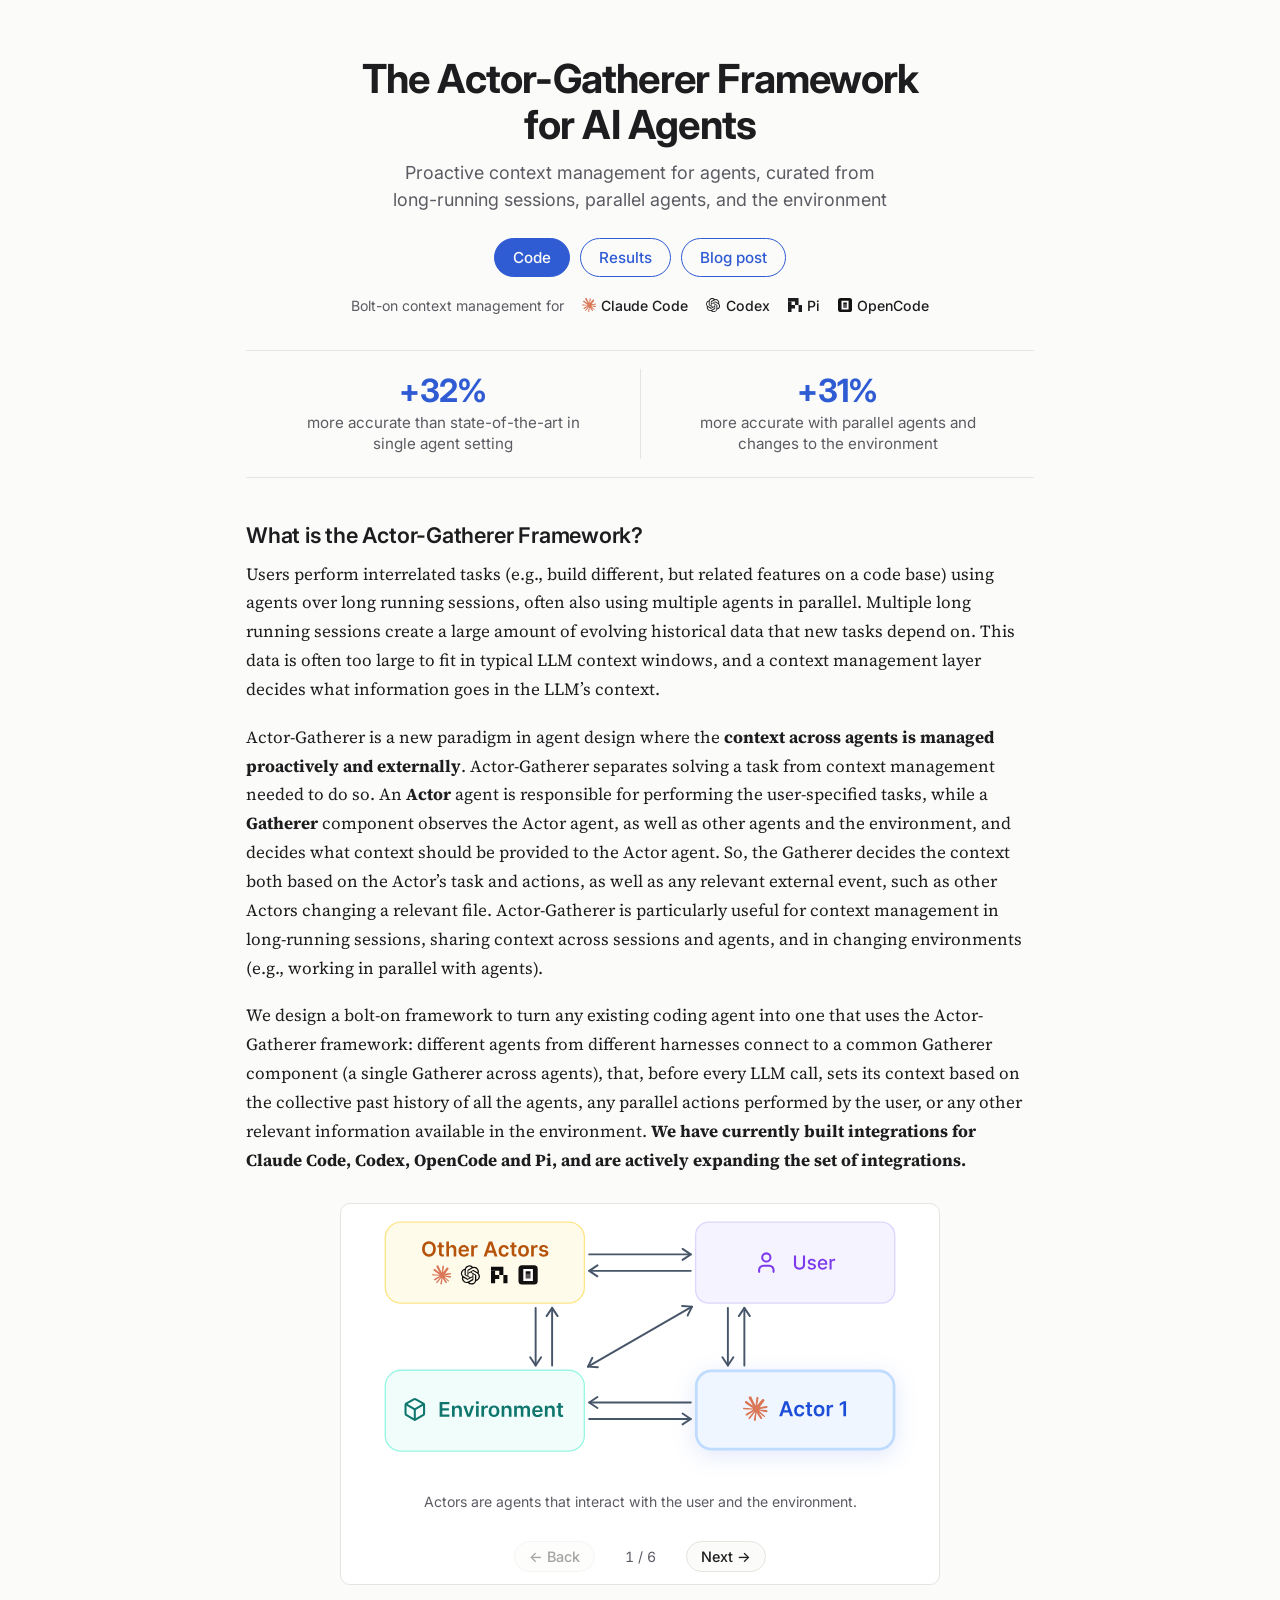
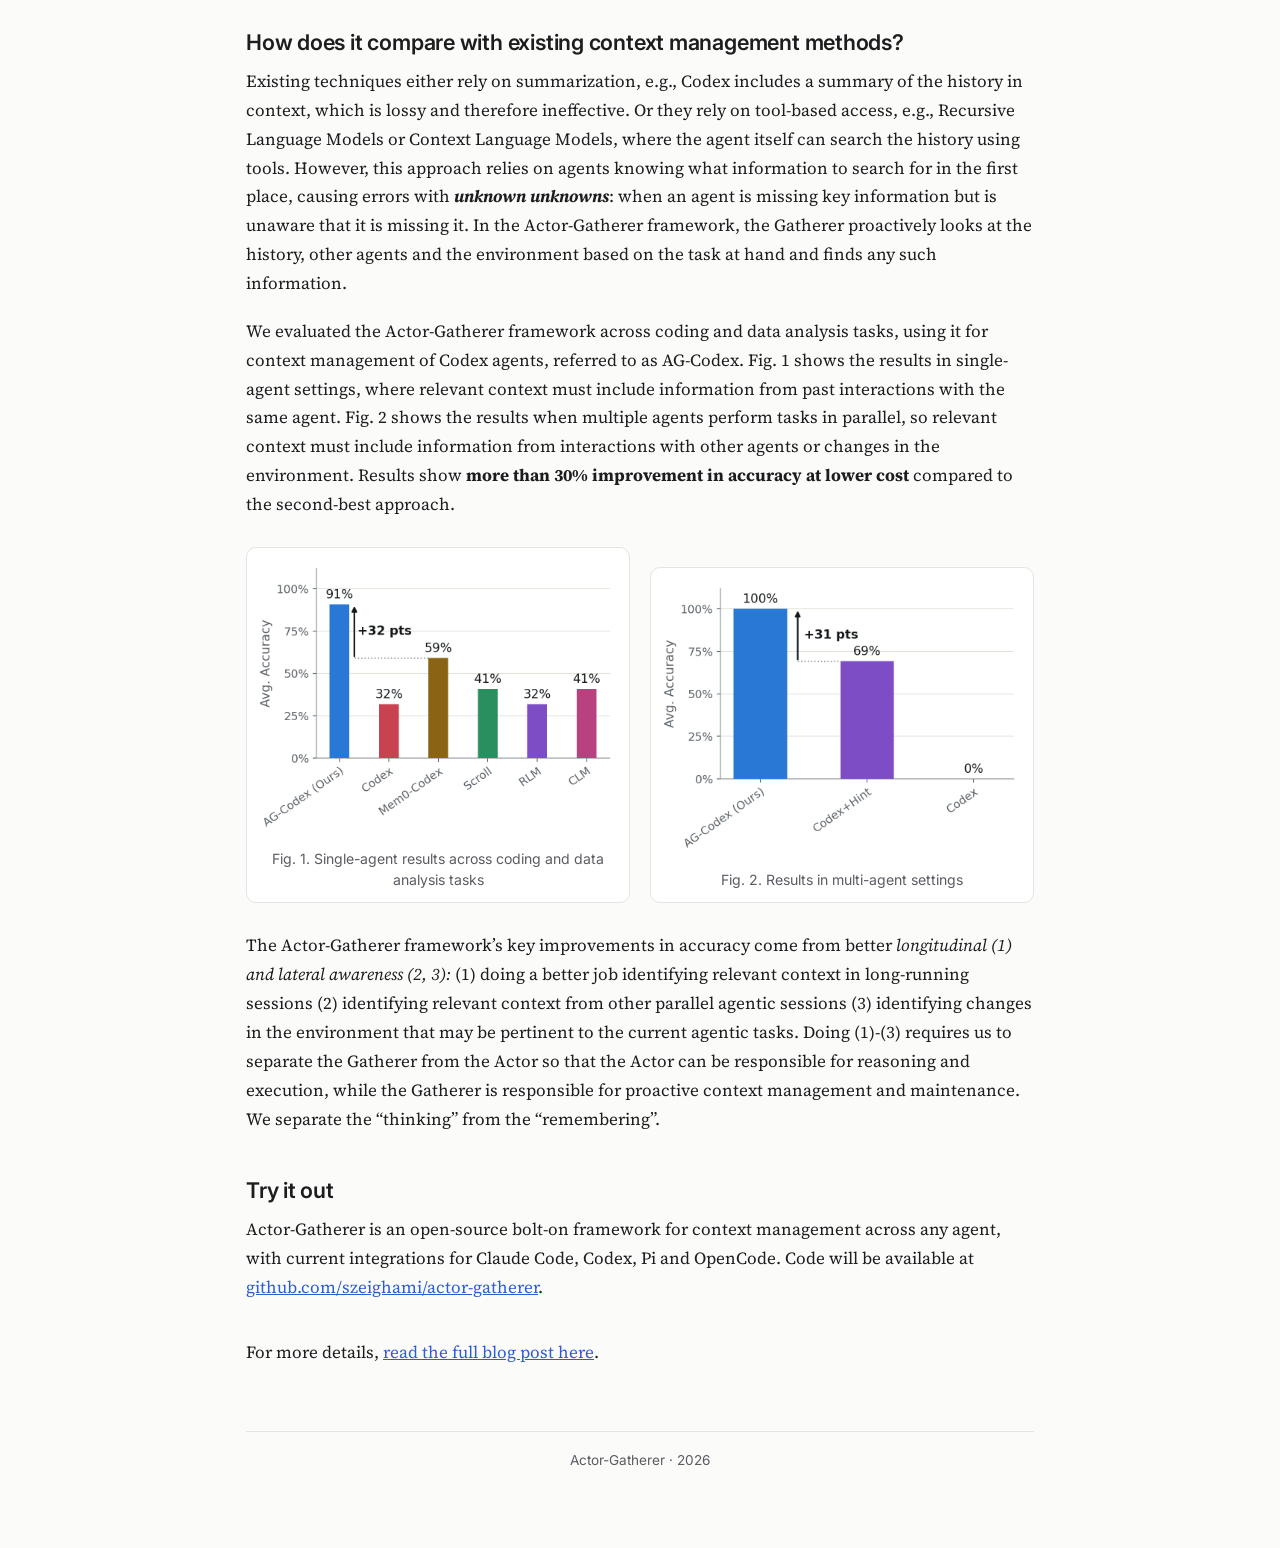
==== index.html @ e9c45e76 "Remove hero illustration This reverts commit 5407e86.  Co-Authored-By: Claude Opus 5.5 <noreply@anth" ====
<!doctype html>
<html lang="en">
<head>
<meta charset="utf-8">
<meta name="viewport" content="width=device-width, initial-scale=1">
<title>Actor-Gatherer</title>
<meta name="description" content="The Actor-Gatherer framework: proactive, external context management for AI agents.">
<link rel="preconnect" href="https://fonts.googleapis.com">
<link rel="stylesheet" href="https://fonts.googleapis.com/css2?family=Inter:wght@400;500;600;700&family=Source+Serif+4:opsz,wght@8..60,400;8..60,600&display=swap">
<link rel="stylesheet" href="style.css?v=13">
</head>
<body>
<main>
  <header>
    <h1>The Actor-Gatherer Framework<br>for AI Agents</h1>
    <p class="subtitle">Proactive context management for agents, curated from long-running sessions, parallel agents, and the environment</p>
    <div class="buttons">
      <a class="btn" href="https://github.com/szeighami/actor-gatherer">Code</a>
      <a class="btn secondary" href="#results">Results</a>
      <a class="btn secondary" href="blog.html">Blog post</a>
    </div>
    <div class="harnesses"><span class="use">Bolt-on context management for</span>
      <span class="harness"><svg width="14" height="14" viewBox="0 0 24 24" aria-hidden="true"><path fill="#D97757" d="m4.7144 15.9555 4.7174-2.6471.079-.2307-.079-.1275h-.2307l-.7893-.0486-2.6956-.0729-2.3375-.0971-2.2646-.1214-.5707-.1215-.5343-.7042.0546-.3522.4797-.3218.686.0608 1.5179.1032 2.2767.1578 1.6514.0972 2.4468.255h.3886l.0546-.1579-.1336-.0971-.1032-.0972L6.973 9.8356l-2.55-1.6879-1.3356-.9714-.7225-.4918-.3643-.4614-.1578-1.0078.6557-.7225.8803.0607.2246.0607.8925.686 1.9064 1.4754 2.4893 1.8336.3643.3035.1457-.1032.0182-.0728-.164-.2733-1.3539-2.4467-1.445-2.4893-.6435-1.032-.17-.6194c-.0607-.255-.1032-.4674-.1032-.7285L6.287.1335 6.6997 0l.9957.1336.419.3642.6192 1.4147 1.0018 2.2282 1.5543 3.0296.4553.8985.2429.8318.091.255h.1579v-.1457l.1275-1.706.2368-2.0947.2307-2.6957.0789-.7589.3764-.9107.7468-.4918.5828.2793.4797.686-.0668.4433-.2853 1.8517-.5586 2.9021-.3643 1.9429h.2125l.2429-.2429.9835-1.3053 1.6514-2.0643.7286-.8196.85-.9046.5464-.4311h1.0321l.759 1.1293-.34 1.1657-1.0625 1.3478-.8804 1.1414-1.2628 1.7-.7893 1.36.0729.1093.1882-.0183 2.8535-.607 1.5421-.2794 1.8396-.3157.8318.3886.091.3946-.3278.8075-1.967.4857-2.3072.4614-3.4364.8136-.0425.0304.0486.0607 1.5482.1457.6618.0364h1.621l3.0175.2247.7892.522.4736.6376-.079.4857-1.2142.6193-1.6393-.3886-3.825-.9107-1.3113-.3279h-.1822v.1093l1.0929 1.0686 2.0035 1.8092 2.5075 2.3314.1275.5768-.3218.4554-.34-.0486-2.2039-1.6575-.85-.7468-1.9246-1.621h-.1275v.17l.4432.6496 2.3436 3.5214.1214 1.0807-.17.3521-.6071.2125-.6679-.1214-1.3721-1.9246L14.38 17.959l-1.1414-1.9428-.1397.079-.674 7.2552-.3156.3703-.7286.2793-.6071-.4614-.3218-.7468.3218-1.4753.3886-1.9246.3157-1.53.2853-1.9004.17-.6314-.0121-.0425-.1397.0182-1.4328 1.9672-2.1796 2.9446-1.7243 1.8456-.4128.164-.7164-.3704.0667-.6618.4008-.5889 2.386-3.0357 1.4389-1.882.929-1.0868-.0062-.1579h-.0546l-6.3385 4.1164-1.1293.1457-.4857-.4554.0608-.7467.2307-.2429 1.9064-1.3114Z"/></svg><span>Claude Code</span></span>
      <span class="harness"><svg width="14" height="14" viewBox="0 0 24 24" aria-hidden="true"><path fill="currentColor" d="M22.2819 9.8211a5.9847 5.9847 0 0 0-.5157-4.9108 6.0462 6.0462 0 0 0-6.5098-2.9A6.0651 6.0651 0 0 0 4.9807 4.1818a5.9847 5.9847 0 0 0-3.9977 2.9 6.0462 6.0462 0 0 0 .7427 7.0966 5.98 5.98 0 0 0 .511 4.9107 6.051 6.051 0 0 0 6.5146 2.9001A5.9847 5.9847 0 0 0 13.2599 24a6.0557 6.0557 0 0 0 5.7718-4.2058 5.9894 5.9894 0 0 0 3.9977-2.9001 6.0557 6.0557 0 0 0-.7475-7.0729zm-9.022 12.6081a4.4755 4.4755 0 0 1-2.8764-1.0408l.1419-.0804 4.7783-2.7582a.7948.7948 0 0 0 .3927-.6813v-6.7369l2.02 1.1686a.071.071 0 0 1 .038.052v5.5826a4.504 4.504 0 0 1-4.4945 4.4944zm-9.6607-4.1254a4.4708 4.4708 0 0 1-.5346-3.0137l.142.0852 4.783 2.7582a.7712.7712 0 0 0 .7806 0l5.8428-3.3685v2.3324a.0804.0804 0 0 1-.0332.0615L9.74 19.9502a4.4992 4.4992 0 0 1-6.1408-1.6464zM2.3408 7.8956a4.485 4.485 0 0 1 2.3655-1.9728V11.6a.7664.7664 0 0 0 .3879.6765l5.8144 3.3543-2.0201 1.1685a.0757.0757 0 0 1-.071 0l-4.8303-2.7865A4.504 4.504 0 0 1 2.3408 7.872zm16.5963 3.8558L13.1038 8.364 15.1192 7.2a.0757.0757 0 0 1 .071 0l4.8303 2.7913a4.4944 4.4944 0 0 1-.6765 8.1042v-5.6772a.79.79 0 0 0-.407-.667zm2.0107-3.0231l-.142-.0852-4.7735-2.7818a.7759.7759 0 0 0-.7854 0L9.409 9.2297V6.8974a.0662.0662 0 0 1 .0284-.0615l4.8303-2.7866a4.4992 4.4992 0 0 1 6.6802 4.66zM8.3065 12.863l-2.02-1.1638a.0804.0804 0 0 1-.038-.0567V6.0742a4.4992 4.4992 0 0 1 7.3757-3.4537l-.142.0805L8.704 5.459a.7948.7948 0 0 0-.3927.6813zm1.0976-2.3654l2.602-1.4998 2.6069 1.4998v2.9994l-2.5974 1.4997-2.6067-1.4997Z"/></svg><span>Codex</span></span>
      <span class="harness"><svg width="14" height="14" viewBox="0 0 560 560" aria-hidden="true"><g fill="currentColor"><path d="M420 280H280V140H0V0H420V280Z"/><path d="M560 560H420V280H560V560Z"/><path d="M140 560H0V140H140V280H280V420H140V560Z"/></g></svg><span>Pi</span></span>
      <span class="harness"><svg width="14" height="14" viewBox="0 0 512 512" aria-hidden="true"><rect width="512" height="512" rx="96" fill="#131010"/><path d="M320 224V352H192V224H320Z" fill="#5A5858"/><path fill-rule="evenodd" clip-rule="evenodd" d="M384 416H128V96H384V416ZM320 160H192V352H320V160Z" fill="#fff"/></svg><span>OpenCode</span></span>
    </div>
  </header>

  <div class="stats">
    <a class="stat" href="#results"><span class="num">+32%</span><span class="lbl">more accurate than state-of-the-art in single agent setting</span></a>
    <a class="stat" href="#results"><span class="num">+31%</span><span class="lbl">more accurate with parallel agents and changes to the environment</span></a>
  </div>

  <h2>What is the Actor-Gatherer Framework?</h2>
  <p>Users perform interrelated tasks (e.g., build different, but related features on a code base) using agents over long running sessions, often also using multiple agents in parallel. Multiple long running sessions create a large amount of evolving historical data that new tasks depend on. This data is often too large to fit in typical LLM context windows, and a context management layer decides what information goes in the LLM’s context.</p>
  <p>Actor-Gatherer is a new paradigm in agent design where the <strong>context across agents is managed proactively and externally</strong>. Actor-Gatherer separates solving a task from context management needed to do so. An <strong>Actor</strong> agent is responsible for performing the user-specified tasks, while a <strong>Gatherer</strong> component observes the Actor agent, as well as other agents and the environment, and decides what context should be provided to the Actor agent. So, the Gatherer decides the context both based on the Actor’s task and actions, as well as any relevant external event, such as other Actors changing a relevant file. Actor-Gatherer is particularly useful for context management in long-running sessions, sharing context across sessions and agents, and in changing environments (e.g., working in parallel with agents).</p>
  <p>We design a bolt-on framework to turn any existing coding agent into one that uses the Actor-Gatherer framework: different agents from different harnesses connect to a common Gatherer component (a single Gatherer across agents), that, before every LLM call, sets its context based on the collective past history of all the agents, any parallel actions performed by the user, or any other relevant information available in the environment. <strong>We have currently built integrations for Claude Code, Codex, OpenCode and Pi, and are actively expanding the set of integrations.</strong></p>

  <figure class="walkthrough" id="walkthrough">
    <img id="wt-img" src="figures/gatherer/01.svg?v=4" alt="Actor-Gatherer architecture, step 1" width="836" height="388">
    <figcaption id="wt-cap"></figcaption>
    <div class="wt-controls">
      <button type="button" id="wt-prev" aria-label="Previous step">&larr; Back</button>
      <span id="wt-count" aria-live="polite"></span>
      <button type="button" id="wt-next" aria-label="Next step">Next &rarr;</button>
    </div>
  </figure>
  <script>
  (function () {
    var caps = ["Actors are agents that interact with the user and the environment.", "The Gatherer observes every interaction between user, actors and the environment and sets the context for each Actor.", "Specifically, the Gatherer observes messages from user and environment to the Actor.", "The Gatherer also observes interactions of other agents with the user and the environment.", "and also observes interactions between the user and the environment.", "Based on all available information, the Gatherer decides what context each Actor receives."];
    var n = caps.length, i = 0;
    var img = document.getElementById('wt-img'), cap = document.getElementById('wt-cap'),
        cnt = document.getElementById('wt-count'),
        prev = document.getElementById('wt-prev'), next = document.getElementById('wt-next');
    function src(k) { return 'figures/gatherer/' + String(k + 1).padStart(2, '0') + '.svg?v=4'; }
    for (var k = 1; k < n; k++) { new Image().src = src(k); }
    function show(k) {
      i = Math.max(0, Math.min(n - 1, k));
      img.src = src(i);
      img.alt = 'Actor-Gatherer architecture, step ' + (i + 1) + ': ' + caps[i];
      cap.textContent = caps[i];
      cnt.textContent = (i + 1) + ' / ' + n;
      prev.disabled = i === 0; next.disabled = i === n - 1;
    }
    prev.onclick = function () { show(i - 1); };
    next.onclick = function () { show(i + 1); };
    document.getElementById('walkthrough').addEventListener('keydown', function (e) {
      if (e.key === 'ArrowLeft') show(i - 1);
      if (e.key === 'ArrowRight') show(i + 1);
    });
    show(0);
  })();
  </script>

  <h2 id="results">How does it compare with existing context management methods?</h2>
  <p>Existing techniques either rely on summarization, e.g., Codex includes a summary of the history in context, which is lossy and therefore ineffective. Or they rely on tool-based access, e.g., Recursive Language Models or Context Language Models, where the agent itself can search the history using tools. However, this approach relies on agents knowing what information to search for in the first place, causing errors with <strong><em>unknown unknowns</em></strong>: when an agent is missing key information but is unaware that it is missing it. In the Actor-Gatherer framework, the Gatherer proactively looks at the history, other agents and the environment based on the task at hand and finds any such information.</p>

  <p>We evaluated the Actor-Gatherer framework across coding and data analysis tasks, using it for context management of Codex agents, referred to as AG-Codex. Fig. 1 shows the results in single-agent settings, where relevant context must include information from past interactions with the same agent. Fig. 2 shows the results when multiple agents perform tasks in parallel, so relevant context must include information from interactions with other agents or changes in the environment. Results show <strong>more than 30% improvement in accuracy at lower cost</strong> compared to the second-best approach.</p>
  <div class="figs">
    <figure>
      <img src="figures/fig1_single_agent.png?v=2" alt="Bar chart: average accuracy in single-agent settings. AG-Codex 91%, Codex 32%, Mem0-Codex 59%, Scroll 41%, RLM 32%, CLM 41% (+32 points over the best baseline).">
      <figcaption>Fig. 1. Single-agent results across coding and data analysis tasks</figcaption>
    </figure>
    <figure>
      <img src="figures/fig2_multi_agent.png?v=2" alt="Bar chart: average accuracy in multi-agent settings. AG-Codex 100%, Codex+Hint 69%, Codex 0% (+31 points).">
      <figcaption>Fig. 2. Results in multi-agent settings</figcaption>
    </figure>
  </div>
  <p>The Actor-Gatherer framework’s key improvements in accuracy come from better <em>longitudinal (1) and lateral awareness (2, 3):</em> (1) doing a better job identifying relevant context in long-running sessions (2) identifying relevant context from other parallel agentic sessions (3) identifying changes in the environment that may be pertinent to the current agentic tasks. Doing (1)-(3) requires us to separate the Gatherer from the Actor so that the Actor can be responsible for reasoning and execution, while the Gatherer is responsible for proactive context management and maintenance. We separate the “thinking” from the “remembering”.</p>

  <h2>Try it out</h2>
  <p>Actor-Gatherer is an open-source bolt-on framework for context management across any agent, with current integrations for Claude Code, Codex, Pi and OpenCode. Code will be available at <a href="https://github.com/szeighami/actor-gatherer">github.com/szeighami/actor-gatherer</a>.</p>

  <p class="more">For more details, <a href="blog.html">read the full blog post here</a>.</p>

  <footer>Actor-Gatherer · 2026</footer>
</main>
</body>
</html>
---- style.css ----
:root {
  --bg: #fbfbf9; --fg: #1d1d1f; --muted: #5b5b63; --accent: #2f5bd3;
  --card: #ffffff; --line: #e4e4e0; --tag: #eef2fc;
}
@media (prefers-color-scheme: dark) {
  :root:not([data-theme="light"]) {
    --bg: #131316; --fg: #ececf0; --muted: #a2a2ad; --accent: #8aa8ff;
    --card: #1c1c21; --line: #2e2e35; --tag: #232a3d;
  }
}
* { box-sizing: border-box; }
body { margin: 0; background: var(--bg); color: var(--fg);
  font: 17px/1.7 "Source Serif 4", Georgia, serif; }
main { max-width: 820px; margin: 0 auto; padding: 56px 16px 80px; }
header { text-align: center; margin-bottom: 36px; }
h1 { font: 700 clamp(1.9rem, 4.6vw, 2.5rem)/1.15 Inter, system-ui, sans-serif; margin: 0 0 12px; letter-spacing: -0.02em; }
.subtitle { font: 400 1.12rem/1.5 Inter, system-ui, sans-serif; color: var(--muted); margin: 0 auto 24px;
  max-width: 620px; text-wrap: balance; }
.buttons { display: flex; gap: 10px; justify-content: center; flex-wrap: wrap; }
.btn { font: 500 0.95rem Inter, system-ui, sans-serif; text-decoration: none; color: var(--bg);
  background: var(--accent); border: 1px solid var(--accent); padding: 9px 18px; border-radius: 999px; }
.btn.secondary { background: transparent; color: var(--accent); border: 1px solid var(--accent); }
.btn:hover { opacity: 0.85; }
h2 { font: 600 1.35rem Inter, system-ui, sans-serif; margin: 44px 0 12px; letter-spacing: -0.01em; }
p { margin: 0 0 1.1em; }
.callout { background: var(--card); border: 1px solid var(--line); border-left: 4px solid var(--accent);
  border-radius: 8px; padding: 14px 18px; font: 600 1.05rem Inter, system-ui, sans-serif; margin: 24px 0; }
.figs { display: grid; grid-template-columns: 1fr 1fr; gap: 20px; margin: 28px 0; }
@media (max-width: 640px) { .figs { grid-template-columns: 1fr; } }
figure { margin: 0; background: var(--card); border: 1px solid var(--line); border-radius: 10px; padding: 12px; }
figure img { width: 100%; display: block; border-radius: 6px; background: #fff; }
.figs { align-items: end; }
.placeholder { aspect-ratio: 4/3; display: grid; place-items: center; color: var(--muted);
  border: 1px dashed var(--line); border-radius: 6px; font: 0.9rem Inter, system-ui, sans-serif; }
figcaption { font: 0.88rem/1.45 Inter, system-ui, sans-serif; color: var(--muted); margin-top: 10px; text-align: center; }
.tags { display: flex; gap: 8px; flex-wrap: wrap; margin: 8px 0 0; }
.tag { font: 500 0.88rem Inter, system-ui, sans-serif; background: var(--tag); color: var(--fg);
  padding: 4px 12px; border-radius: 999px; }
em { font-style: italic; }
a { color: var(--accent); }
footer { margin-top: 64px; padding-top: 20px; border-top: 1px solid var(--line);
  font: 0.85rem Inter, system-ui, sans-serif; color: var(--muted); text-align: center; }
figure.wide { margin: 28px 0; }
figure.wide img { max-width: 640px; margin: 0 auto; }
figure.full img { max-width: none; }
h3 { font: 600 1.08rem Inter, system-ui, sans-serif; margin: 30px 0 8px; }
.lead { background: var(--card); border: 1px solid var(--line); border-radius: 10px; padding: 16px 20px; margin: 0 0 8px; }
.back { font: 500 0.9rem Inter, system-ui, sans-serif; text-decoration: none; }
.more { margin-top: 36px; }
.stats { display: grid; grid-template-columns: 1fr 1fr; margin: 0 0 8px; padding: 18px 0;
  border-top: 1px solid var(--line); border-bottom: 1px solid var(--line); }
.stat { display: flex; flex-direction: column; align-items: center; gap: 4px; text-align: center;
  text-decoration: none; color: var(--fg); padding: 4px 24px; }
.stat + .stat { border-left: 1px solid var(--line); }
@media (max-width: 560px) {
  .stats { grid-template-columns: 1fr; padding: 6px 0; }
  .stat { padding: 12px 8px; }
  .stat + .stat { border-left: 0; border-top: 1px solid var(--line); }
}
.stat .num { font: 700 2rem/1.1 Inter, system-ui, sans-serif; color: var(--accent); letter-spacing: -0.02em; }
.stat .lbl { font: 0.95rem/1.4 Inter, system-ui, sans-serif; color: var(--muted); max-width: 30ch; }
.stat:hover .num { opacity: 0.85; }
.harnesses { display: flex; flex-wrap: wrap; align-items: center; justify-content: center; gap: 6px 18px;
  margin: 20px 0 0; font: 0.88rem Inter, system-ui, sans-serif; color: var(--muted); }
@media (max-width: 560px) { .harnesses .use { flex-basis: 100%; text-align: center; } }
.harness { display: inline-flex; align-items: center; gap: 5px; color: var(--fg); font-weight: 500; }
.harness svg { width: 1em; height: 1em; flex: none; }
.walkthrough { margin: 28px auto; max-width: 600px; }
.walkthrough img { width: 100%; height: auto; display: block; border-radius: 6px; background: #fff; }
.walkthrough figcaption { min-height: 2.9em; }
.wt-controls { display: flex; align-items: center; justify-content: center; gap: 14px; margin-top: 8px;
  font: 0.88rem Inter, system-ui, sans-serif; color: var(--muted); }
.wt-controls button { font: 500 0.9rem Inter, system-ui, sans-serif; color: var(--fg); background: var(--bg);
  border: 1px solid var(--line); border-radius: 999px; padding: 6px 14px; cursor: pointer; }
.wt-controls button:hover:not(:disabled) { border-color: var(--accent); color: var(--accent); }
.wt-controls button:disabled { opacity: 0.4; cursor: default; }
#wt-count { min-width: 4.5em; text-align: center; font-variant-numeric: tabular-nums; }
.refs { font-size: 0.92rem; line-height: 1.55; padding-left: 1.6em; }
.refs li { margin-bottom: 0.6em; }
.figs3 { grid-template-columns: repeat(3, 1fr); gap: 14px; }
@media (max-width: 640px) { .figs3 { grid-template-columns: 1fr; } }
.figs figcaption { margin-top: 6px; }
.rowcap { font: 0.88rem/1.45 Inter, system-ui, sans-serif; color: var(--muted); text-align: center; margin-top: -10px; }
.authors { font: 400 1.02rem/1.5 Inter, system-ui, sans-serif; color: var(--muted); margin: 0 0 8px; }
h4 { font: 600 0.98rem Inter, system-ui, sans-serif; margin: 18px 0 6px; color: var(--muted); }
.affil { font: 400 0.95rem Inter, system-ui, sans-serif; color: var(--muted); margin: 0 0 8px; }
.authors + .affil { margin-top: -4px; }
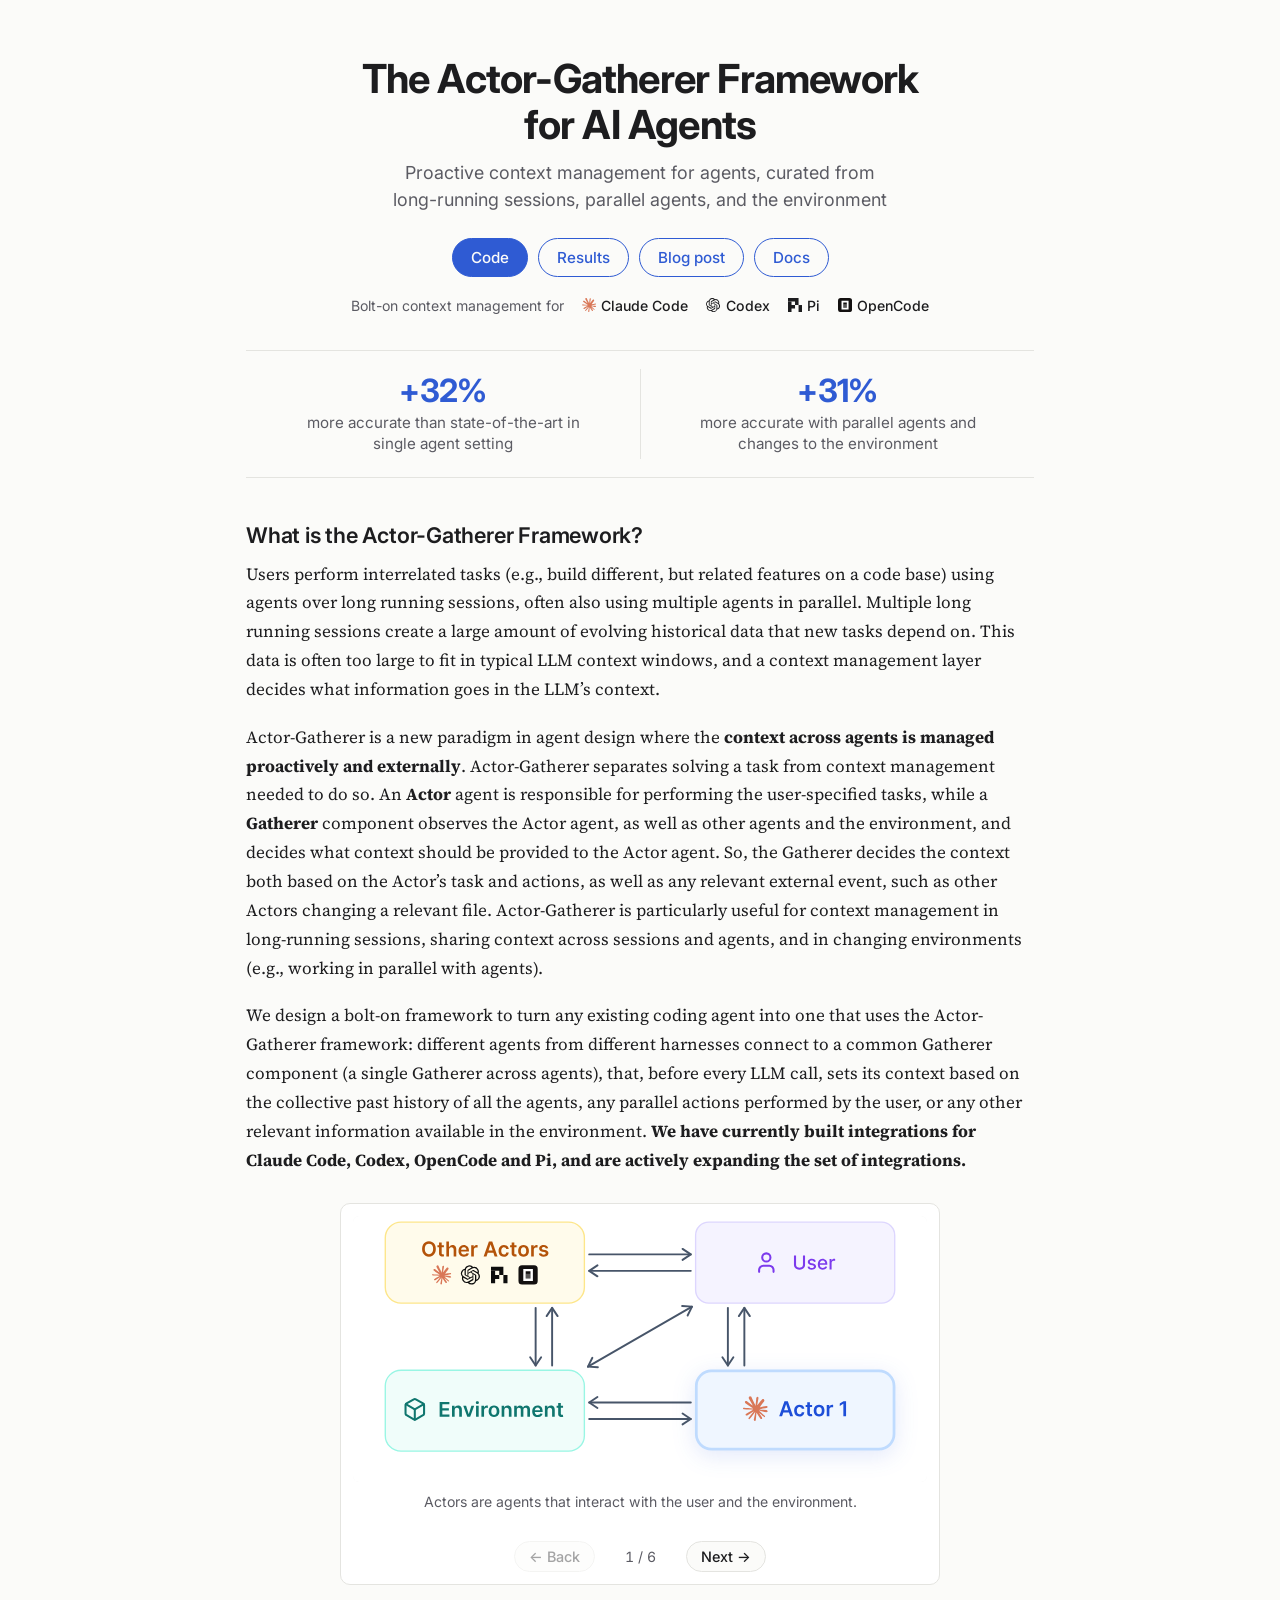
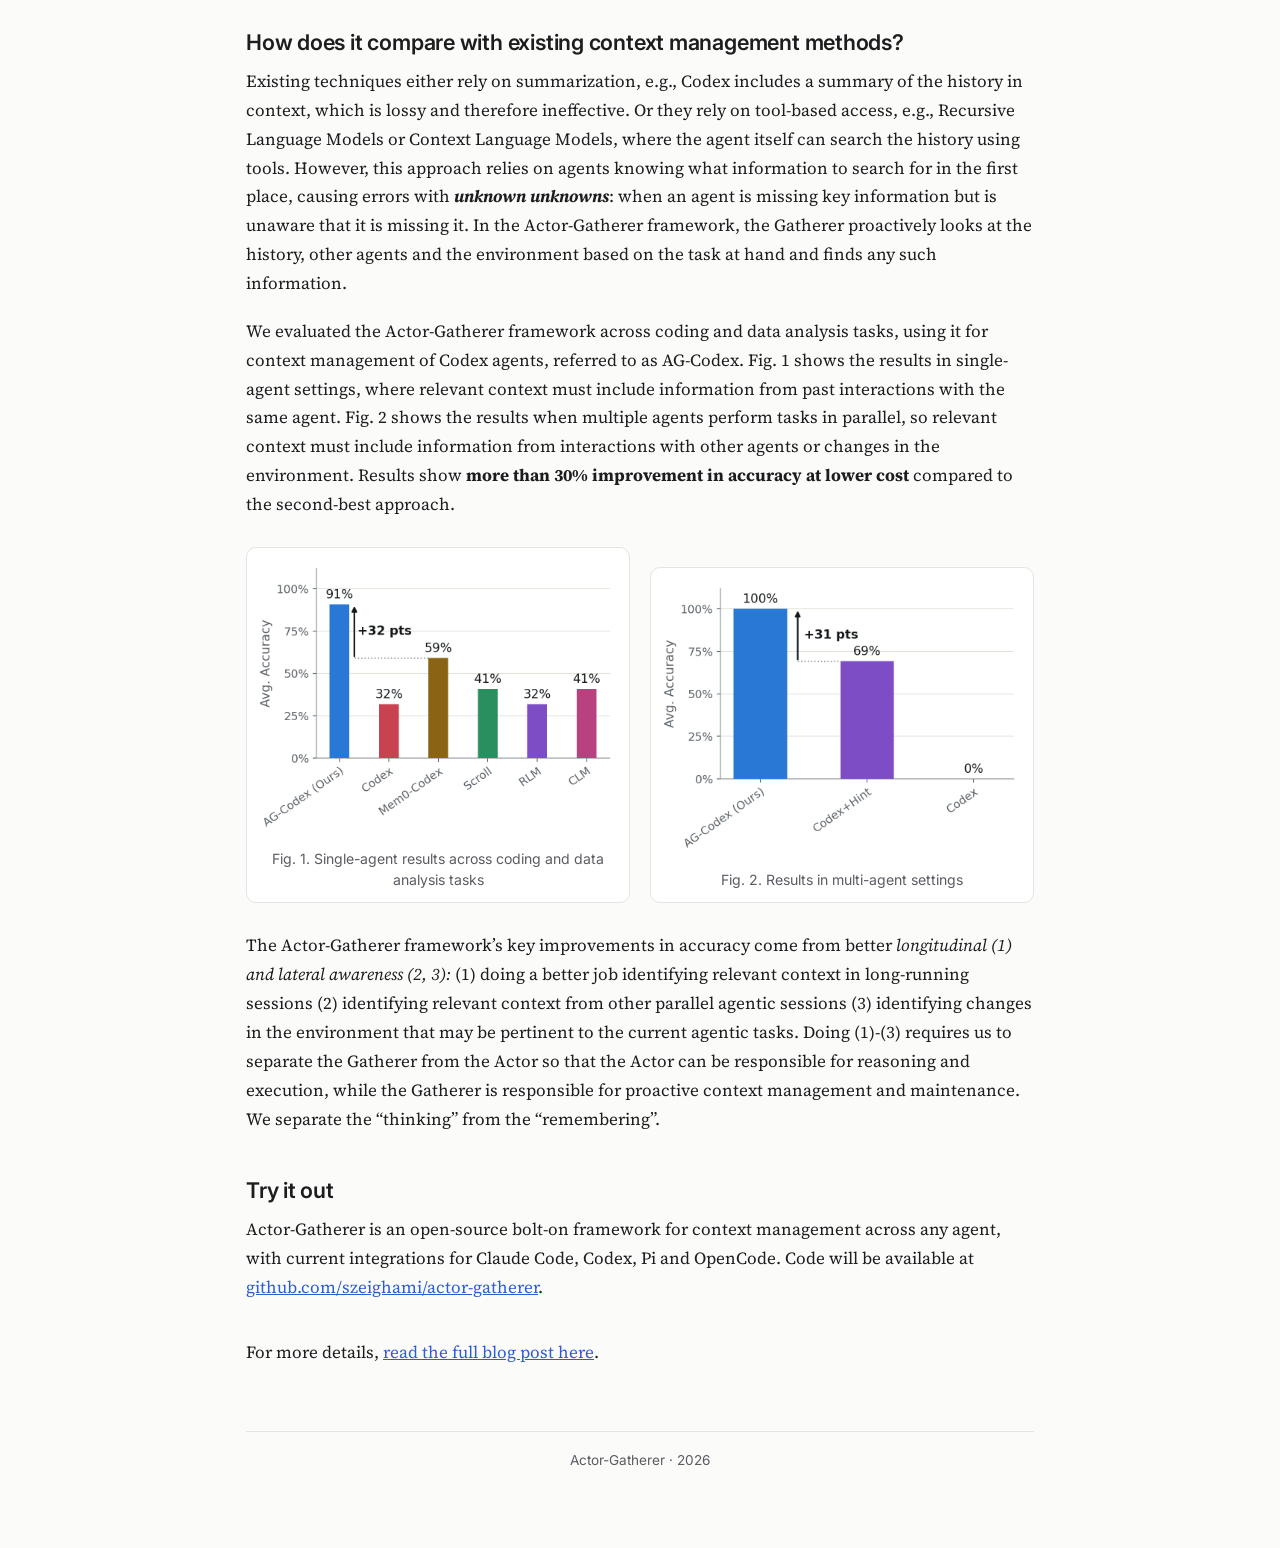
==== commit 44cafb3f: "Add docs page: configuration reference, and writing policies, pollers and adaptors Co-Authored-By: C" ====
--- a/index.html
+++ b/index.html
@@ -18,6 +18,7 @@
       <a class="btn" href="https://github.com/szeighami/actor-gatherer">Code</a>
       <a class="btn secondary" href="#results">Results</a>
       <a class="btn secondary" href="blog.html">Blog post</a>
+      <a class="btn secondary" href="docs.html">Docs</a>
     </div>
     <div class="harnesses"><span class="use">Bolt-on context management for</span>
       <span class="harness"><svg width="14" height="14" viewBox="0 0 24 24" aria-hidden="true"><path fill="#D97757" d="m4.7144 15.9555 4.7174-2.6471.079-.2307-.079-.1275h-.2307l-.7893-.0486-2.6956-.0729-2.3375-.0971-2.2646-.1214-.5707-.1215-.5343-.7042.0546-.3522.4797-.3218.686.0608 1.5179.1032 2.2767.1578 1.6514.0972 2.4468.255h.3886l.0546-.1579-.1336-.0971-.1032-.0972L6.973 9.8356l-2.55-1.6879-1.3356-.9714-.7225-.4918-.3643-.4614-.1578-1.0078.6557-.7225.8803.0607.2246.0607.8925.686 1.9064 1.4754 2.4893 1.8336.3643.3035.1457-.1032.0182-.0728-.164-.2733-1.3539-2.4467-1.445-2.4893-.6435-1.032-.17-.6194c-.0607-.255-.1032-.4674-.1032-.7285L6.287.1335 6.6997 0l.9957.1336.419.3642.6192 1.4147 1.0018 2.2282 1.5543 3.0296.4553.8985.2429.8318.091.255h.1579v-.1457l.1275-1.706.2368-2.0947.2307-2.6957.0789-.7589.3764-.9107.7468-.4918.5828.2793.4797.686-.0668.4433-.2853 1.8517-.5586 2.9021-.3643 1.9429h.2125l.2429-.2429.9835-1.3053 1.6514-2.0643.7286-.8196.85-.9046.5464-.4311h1.0321l.759 1.1293-.34 1.1657-1.0625 1.3478-.8804 1.1414-1.2628 1.7-.7893 1.36.0729.1093.1882-.0183 2.8535-.607 1.5421-.2794 1.8396-.3157.8318.3886.091.3946-.3278.8075-1.967.4857-2.3072.4614-3.4364.8136-.0425.0304.0486.0607 1.5482.1457.6618.0364h1.621l3.0175.2247.7892.522.4736.6376-.079.4857-1.2142.6193-1.6393-.3886-3.825-.9107-1.3113-.3279h-.1822v.1093l1.0929 1.0686 2.0035 1.8092 2.5075 2.3314.1275.5768-.3218.4554-.34-.0486-2.2039-1.6575-.85-.7468-1.9246-1.621h-.1275v.17l.4432.6496 2.3436 3.5214.1214 1.0807-.17.3521-.6071.2125-.6679-.1214-1.3721-1.9246L14.38 17.959l-1.1414-1.9428-.1397.079-.674 7.2552-.3156.3703-.7286.2793-.6071-.4614-.3218-.7468.3218-1.4753.3886-1.9246.3157-1.53.2853-1.9004.17-.6314-.0121-.0425-.1397.0182-1.4328 1.9672-2.1796 2.9446-1.7243 1.8456-.4128.164-.7164-.3704.0667-.6618.4008-.5889 2.386-3.0357 1.4389-1.882.929-1.0868-.0062-.1579h-.0546l-6.3385 4.1164-1.1293.1457-.4857-.4554.0608-.7467.2307-.2429 1.9064-1.3114Z"/></svg><span>Claude Code</span></span>
--- a/style.css
+++ b/style.css
@@ -85,3 +85,27 @@
 h4 { font: 600 0.98rem Inter, system-ui, sans-serif; margin: 18px 0 6px; color: var(--muted); }
 .affil { font: 400 0.95rem Inter, system-ui, sans-serif; color: var(--muted); margin: 0 0 8px; }
 .authors + .affil { margin-top: -4px; }
+/* docs.html */
+.doc h2 { scroll-margin-top: 16px; }
+.doc h3, .doc h4 { scroll-margin-top: 16px; }
+.doc code { font: 0.86em/1.4 ui-monospace, SFMono-Regular, Menlo, Consolas, monospace; background: var(--tag);
+  padding: 1px 5px; border-radius: 4px; overflow-wrap: anywhere; }
+.doc pre { background: var(--card); border: 1px solid var(--line); border-radius: 8px; padding: 12px 14px;
+  overflow-x: auto; margin: 0 0 1.2em; }
+.doc pre code { background: none; padding: 0; font-size: 0.8rem; line-height: 1.55; overflow-wrap: normal; white-space: pre; }
+.doc .table-wrap { overflow-x: auto; margin: 0 0 1.2em; }
+.doc table { border-collapse: collapse; width: 100%; font: 0.86rem/1.5 Inter, system-ui, sans-serif; }
+.doc th, .doc td { text-align: left; vertical-align: top; padding: 7px 10px; border-bottom: 1px solid var(--line); }
+.doc th { font-weight: 600; color: var(--muted); border-bottom: 2px solid var(--line); }
+.doc td code { font-size: 0.82rem; white-space: nowrap; }
+.doc ul { margin: 0 0 1.1em; padding-left: 1.3em; }
+.doc li { margin-bottom: 0.35em; }
+.toc { background: var(--card); border: 1px solid var(--line); border-radius: 10px; padding: 14px 20px;
+  font: 0.92rem/1.6 Inter, system-ui, sans-serif; margin: 0 0 8px; }
+.toc ol { margin: 0; padding-left: 1.3em; }
+.toc ol ol { padding-left: 1.2em; }
+.toc a { text-decoration: none; }
+.part { font: 600 0.8rem Inter, system-ui, sans-serif; letter-spacing: 0.08em; text-transform: uppercase;
+  color: var(--accent); margin: 56px 0 -32px; }
+.note { background: var(--card); border: 1px solid var(--line); border-left: 4px solid var(--accent);
+  border-radius: 8px; padding: 10px 16px; font-size: 0.95rem; margin: 0 0 1.2em; }
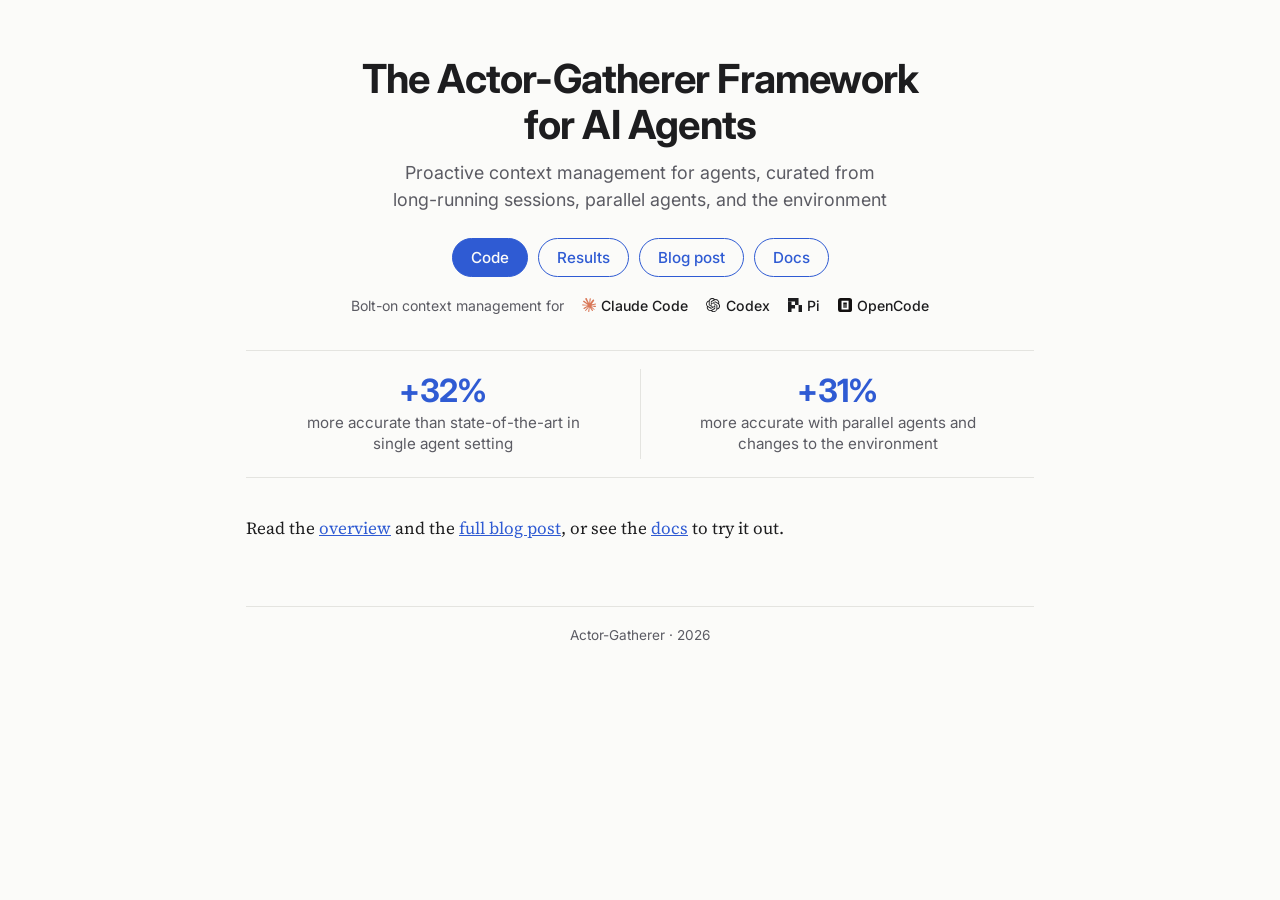
==== commit ca31174e: "Home page: header and headline numbers only; its content moves to an Overview at the top of the blog" ====
--- a/index.html
+++ b/index.html
@@ -16,7 +16,7 @@
     <p class="subtitle">Proactive context management for agents, curated from long-running sessions, parallel agents, and the environment</p>
     <div class="buttons">
       <a class="btn" href="https://github.com/szeighami/actor-gatherer">Code</a>
-      <a class="btn secondary" href="#results">Results</a>
+      <a class="btn secondary" href="blog.html#comparison">Results</a>
       <a class="btn secondary" href="blog.html">Blog post</a>
       <a class="btn secondary" href="docs.html">Docs</a>
     </div>
@@ -29,71 +29,11 @@
   </header>
 
   <div class="stats">
-    <a class="stat" href="#results"><span class="num">+32%</span><span class="lbl">more accurate than state-of-the-art in single agent setting</span></a>
-    <a class="stat" href="#results"><span class="num">+31%</span><span class="lbl">more accurate with parallel agents and changes to the environment</span></a>
+    <a class="stat" href="blog.html#comparison"><span class="num">+32%</span><span class="lbl">more accurate than state-of-the-art in single agent setting</span></a>
+    <a class="stat" href="blog.html#comparison"><span class="num">+31%</span><span class="lbl">more accurate with parallel agents and changes to the environment</span></a>
   </div>
 
-  <h2>What is the Actor-Gatherer Framework?</h2>
-  <p>Users perform interrelated tasks (e.g., build different, but related features on a code base) using agents over long running sessions, often also using multiple agents in parallel. Multiple long running sessions create a large amount of evolving historical data that new tasks depend on. This data is often too large to fit in typical LLM context windows, and a context management layer decides what information goes in the LLM’s context.</p>
-  <p>Actor-Gatherer is a new paradigm in agent design where the <strong>context across agents is managed proactively and externally</strong>. Actor-Gatherer separates solving a task from context management needed to do so. An <strong>Actor</strong> agent is responsible for performing the user-specified tasks, while a <strong>Gatherer</strong> component observes the Actor agent, as well as other agents and the environment, and decides what context should be provided to the Actor agent. So, the Gatherer decides the context both based on the Actor’s task and actions, as well as any relevant external event, such as other Actors changing a relevant file. Actor-Gatherer is particularly useful for context management in long-running sessions, sharing context across sessions and agents, and in changing environments (e.g., working in parallel with agents).</p>
-  <p>We design a bolt-on framework to turn any existing coding agent into one that uses the Actor-Gatherer framework: different agents from different harnesses connect to a common Gatherer component (a single Gatherer across agents), that, before every LLM call, sets its context based on the collective past history of all the agents, any parallel actions performed by the user, or any other relevant information available in the environment. <strong>We have currently built integrations for Claude Code, Codex, OpenCode and Pi, and are actively expanding the set of integrations.</strong></p>
-
-  <figure class="walkthrough" id="walkthrough">
-    <img id="wt-img" src="figures/gatherer/01.svg?v=4" alt="Actor-Gatherer architecture, step 1" width="836" height="388">
-    <figcaption id="wt-cap"></figcaption>
-    <div class="wt-controls">
-      <button type="button" id="wt-prev" aria-label="Previous step">&larr; Back</button>
-      <span id="wt-count" aria-live="polite"></span>
-      <button type="button" id="wt-next" aria-label="Next step">Next &rarr;</button>
-    </div>
-  </figure>
-  <script>
-  (function () {
-    var caps = ["Actors are agents that interact with the user and the environment.", "The Gatherer observes every interaction between user, actors and the environment and sets the context for each Actor.", "Specifically, the Gatherer observes messages from user and environment to the Actor.", "The Gatherer also observes interactions of other agents with the user and the environment.", "and also observes interactions between the user and the environment.", "Based on all available information, the Gatherer decides what context each Actor receives."];
-    var n = caps.length, i = 0;
-    var img = document.getElementById('wt-img'), cap = document.getElementById('wt-cap'),
-        cnt = document.getElementById('wt-count'),
-        prev = document.getElementById('wt-prev'), next = document.getElementById('wt-next');
-    function src(k) { return 'figures/gatherer/' + String(k + 1).padStart(2, '0') + '.svg?v=4'; }
-    for (var k = 1; k < n; k++) { new Image().src = src(k); }
-    function show(k) {
-      i = Math.max(0, Math.min(n - 1, k));
-      img.src = src(i);
-      img.alt = 'Actor-Gatherer architecture, step ' + (i + 1) + ': ' + caps[i];
-      cap.textContent = caps[i];
-      cnt.textContent = (i + 1) + ' / ' + n;
-      prev.disabled = i === 0; next.disabled = i === n - 1;
-    }
-    prev.onclick = function () { show(i - 1); };
-    next.onclick = function () { show(i + 1); };
-    document.getElementById('walkthrough').addEventListener('keydown', function (e) {
-      if (e.key === 'ArrowLeft') show(i - 1);
-      if (e.key === 'ArrowRight') show(i + 1);
-    });
-    show(0);
-  })();
-  </script>
-
-  <h2 id="results">How does it compare with existing context management methods?</h2>
-  <p>Existing techniques either rely on summarization, e.g., Codex includes a summary of the history in context, which is lossy and therefore ineffective. Or they rely on tool-based access, e.g., Recursive Language Models or Context Language Models, where the agent itself can search the history using tools. However, this approach relies on agents knowing what information to search for in the first place, causing errors with <strong><em>unknown unknowns</em></strong>: when an agent is missing key information but is unaware that it is missing it. In the Actor-Gatherer framework, the Gatherer proactively looks at the history, other agents and the environment based on the task at hand and finds any such information.</p>
-
-  <p>We evaluated the Actor-Gatherer framework across coding and data analysis tasks, using it for context management of Codex agents, referred to as AG-Codex. Fig. 1 shows the results in single-agent settings, where relevant context must include information from past interactions with the same agent. Fig. 2 shows the results when multiple agents perform tasks in parallel, so relevant context must include information from interactions with other agents or changes in the environment. Results show <strong>more than 30% improvement in accuracy at lower cost</strong> compared to the second-best approach.</p>
-  <div class="figs">
-    <figure>
-      <img src="figures/fig1_single_agent.png?v=2" alt="Bar chart: average accuracy in single-agent settings. AG-Codex 91%, Codex 32%, Mem0-Codex 59%, Scroll 41%, RLM 32%, CLM 41% (+32 points over the best baseline).">
-      <figcaption>Fig. 1. Single-agent results across coding and data analysis tasks</figcaption>
-    </figure>
-    <figure>
-      <img src="figures/fig2_multi_agent.png?v=2" alt="Bar chart: average accuracy in multi-agent settings. AG-Codex 100%, Codex+Hint 69%, Codex 0% (+31 points).">
-      <figcaption>Fig. 2. Results in multi-agent settings</figcaption>
-    </figure>
-  </div>
-  <p>The Actor-Gatherer framework’s key improvements in accuracy come from better <em>longitudinal (1) and lateral awareness (2, 3):</em> (1) doing a better job identifying relevant context in long-running sessions (2) identifying relevant context from other parallel agentic sessions (3) identifying changes in the environment that may be pertinent to the current agentic tasks. Doing (1)-(3) requires us to separate the Gatherer from the Actor so that the Actor can be responsible for reasoning and execution, while the Gatherer is responsible for proactive context management and maintenance. We separate the “thinking” from the “remembering”.</p>
-
-  <h2>Try it out</h2>
-  <p>Actor-Gatherer is an open-source bolt-on framework for context management across any agent, with current integrations for Claude Code, Codex, Pi and OpenCode. Code will be available at <a href="https://github.com/szeighami/actor-gatherer">github.com/szeighami/actor-gatherer</a>.</p>
-
-  <p class="more">For more details, <a href="blog.html">read the full blog post here</a>.</p>
+  <p class="more">Read the <a href="blog.html#overview">overview</a> and the <a href="blog.html">full blog post</a>, or see the <a href="docs.html">docs</a> to try it out.</p>
 
   <footer>Actor-Gatherer · 2026</footer>
 </main>
--- a/style.css
+++ b/style.css
@@ -109,3 +109,52 @@
   color: var(--accent); margin: 56px 0 -32px; }
 .note { background: var(--card); border: 1px solid var(--line); border-left: 4px solid var(--accent);
   border-radius: 8px; padding: 10px 16px; font-size: 0.95rem; margin: 0 0 1.2em; }
+/* docs.html layout: top bar, side navigation, content */
+.topbar { position: sticky; top: 0; z-index: 20; display: flex; align-items: center; gap: 12px; height: 56px;
+  padding: 0 20px; background: var(--card); border-bottom: 1px solid var(--line);
+  font: 500 0.95rem Inter, system-ui, sans-serif; }
+.topbar .brand { font-weight: 700; color: var(--fg); text-decoration: none; letter-spacing: -0.01em; }
+.topbar .crumb { color: var(--muted); }
+.topbar .crumb::before { content: "/"; margin-right: 12px; color: var(--line); }
+.topbar .menu { display: none; font-size: 1.2rem; line-height: 1; background: none; border: 1px solid var(--line);
+  border-radius: 6px; color: var(--fg); padding: 5px 9px; cursor: pointer; }
+.docs-layout { display: grid; grid-template-columns: 270px minmax(0, 1fr); max-width: 1180px; margin: 0 auto; }
+.sidebar { position: sticky; top: 56px; height: calc(100vh - 56px); overflow-y: auto; padding: 28px 16px 40px 20px;
+  border-right: 1px solid var(--line); font: 0.9rem/1.45 Inter, system-ui, sans-serif; }
+.sidebar a { display: block; color: var(--muted); text-decoration: none; padding: 5px 10px; border-radius: 6px; }
+.sidebar a:hover { color: var(--fg); background: var(--tag); }
+.sidebar a.active { color: var(--accent); background: var(--tag); font-weight: 600; }
+.sidebar code { font: 0.82rem ui-monospace, SFMono-Regular, Menlo, Consolas, monospace; }
+.sidebar .side-top { font-weight: 600; color: var(--fg); }
+.sidebar .side-group { margin: 18px 0 2px; }
+.sidebar .side-group a { font: 600 0.74rem Inter, system-ui, sans-serif; letter-spacing: 0.08em; text-transform: uppercase;
+  color: var(--fg); }
+.sidebar ul { list-style: none; margin: 0; padding: 0 0 0 4px; }
+main.doc { max-width: 860px; margin: 0; padding: 36px 40px 80px; min-width: 0;
+  font: 16px/1.65 Inter, system-ui, sans-serif; }
+main.doc h1 { text-align: left; font-size: 2.1rem; margin: 0 0 16px; }
+main.doc h2 { font-size: 1.6rem; margin: 56px 0 14px; padding-top: 4px; }
+main.doc h3 { font-size: 1.2rem; margin: 40px 0 10px; padding-top: 12px; border-top: 1px solid var(--line); }
+main.doc h2 + h3 { border-top: 0; padding-top: 0; }
+main.doc h4 { font-size: 1rem; color: var(--fg); margin: 24px 0 8px; }
+main.doc .part { margin: 64px 0 -48px; }
+main.doc h2, main.doc h3, main.doc h4 { scroll-margin-top: 72px; }
+main.doc footer { text-align: left; }
+@media (max-width: 900px) {
+  .topbar .menu { display: inline-block; }
+  .docs-layout { grid-template-columns: minmax(0, 1fr); }
+  .sidebar { position: fixed; top: 56px; left: 0; z-index: 15; width: 280px; max-width: 85vw; background: var(--card);
+    transform: translateX(-100%); transition: transform 0.2s ease; box-shadow: 0 8px 24px rgba(0,0,0,0.12); }
+  .sidebar.open { transform: none; }
+  main.doc { padding: 24px 16px 64px; }
+}
+main.doc h1 + h2 { margin-top: 8px; }
+.sidebar .side-group { display: flex; align-items: center; gap: 2px; }
+.sidebar .side-group a { flex: 1; }
+.sidebar .caret { flex: none; width: 22px; height: 22px; padding: 0; border: 0; border-radius: 4px; background: none;
+  color: var(--muted); cursor: pointer; display: grid; place-items: center; margin-left: -6px; }
+.sidebar .caret::before { content: ""; width: 6px; height: 6px; border-right: 1.5px solid currentColor;
+  border-bottom: 1.5px solid currentColor; transform: rotate(-45deg); transition: transform 0.15s ease; }
+.sidebar .expanded .caret::before { transform: rotate(45deg); }
+.sidebar .caret:hover { color: var(--fg); background: var(--tag); }
+.sidebar ul[hidden] { display: none; }
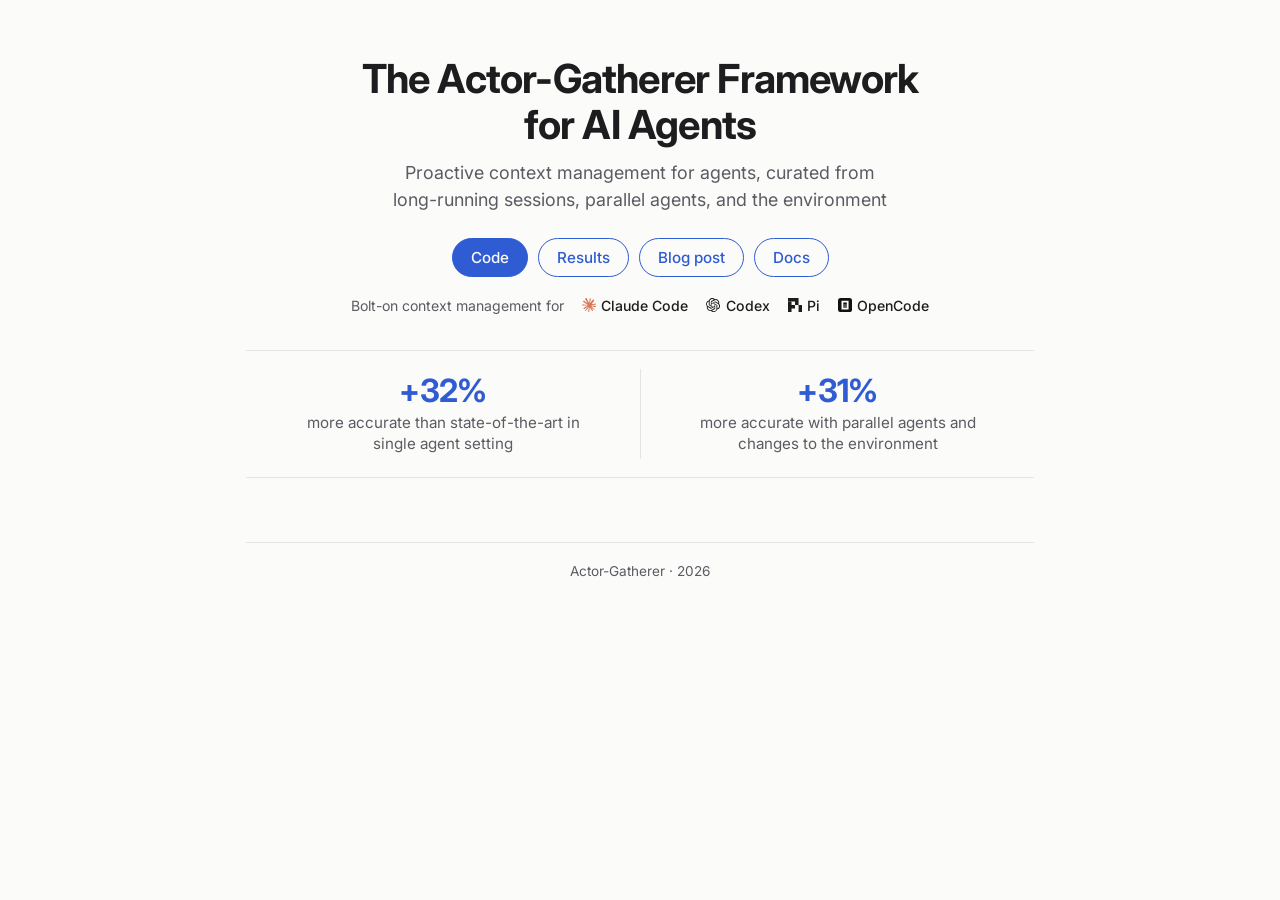
==== commit 299823ae: "Home page: drop the line pointing to the blog and docs Co-Authored-By: Claude Opus 5.5 <noreply@anth" ====
--- a/index.html
+++ b/index.html
@@ -33,8 +33,6 @@
     <a class="stat" href="blog.html#comparison"><span class="num">+31%</span><span class="lbl">more accurate with parallel agents and changes to the environment</span></a>
   </div>
 
-  <p class="more">Read the <a href="blog.html#overview">overview</a> and the <a href="blog.html">full blog post</a>, or see the <a href="docs.html">docs</a> to try it out.</p>
-
   <footer>Actor-Gatherer · 2026</footer>
 </main>
 </body>
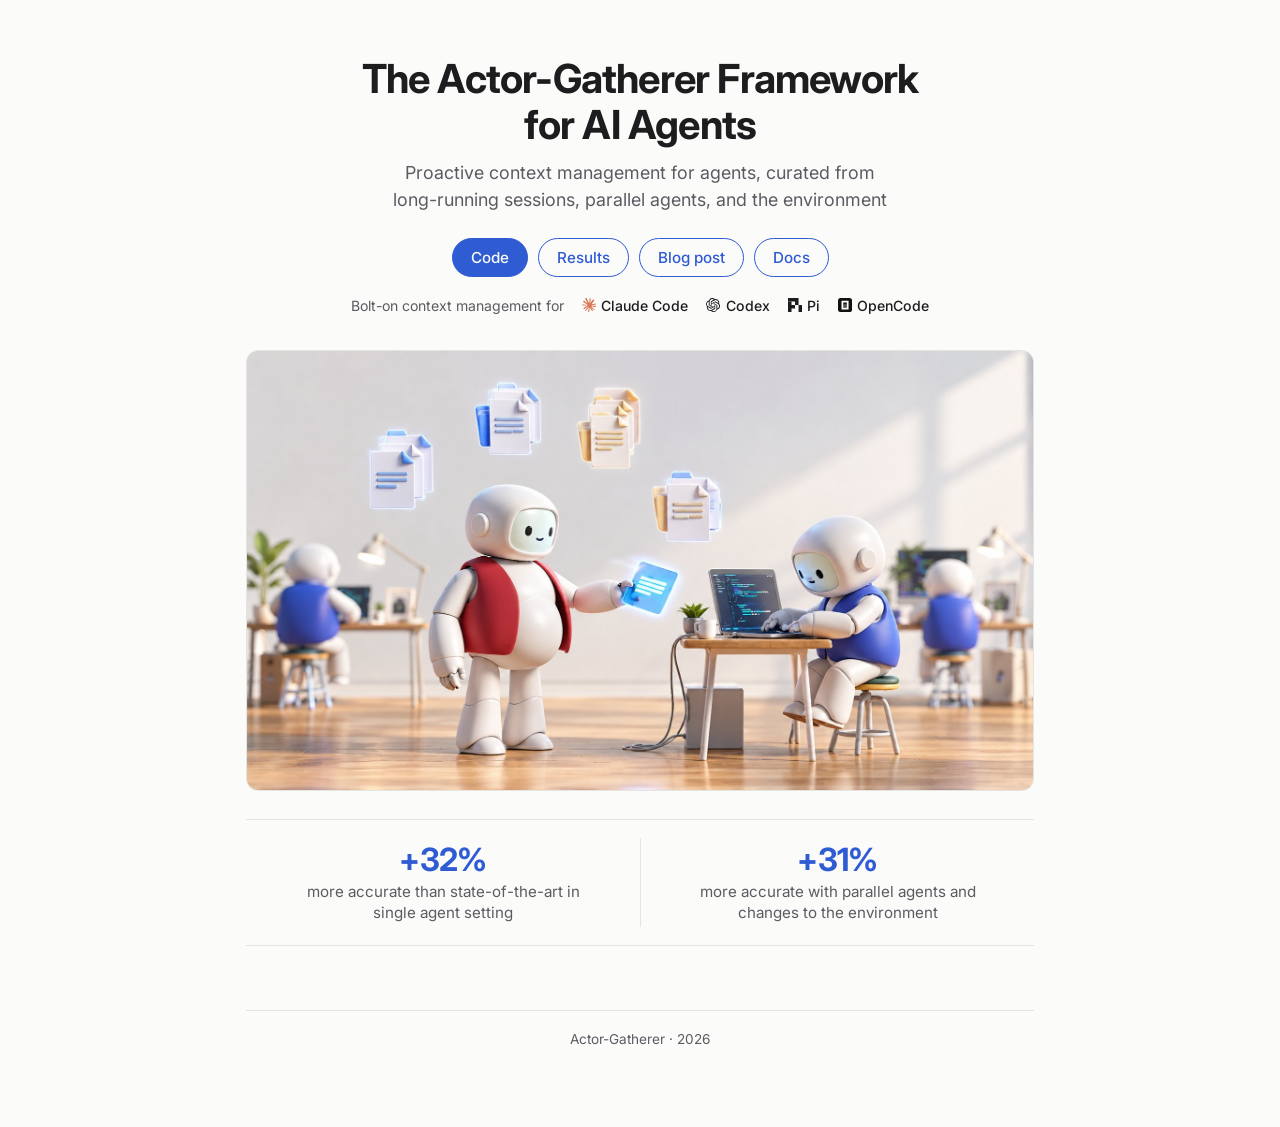
==== commit 5b6f8a3b: "Home page: the hero image from Figma, under the header Co-Authored-By: Claude Opus 5.5 <noreply@anth" ====
--- a/index.html
+++ b/index.html
@@ -7,7 +7,7 @@
 <meta name="description" content="The Actor-Gatherer framework: proactive, external context management for AI agents.">
 <link rel="preconnect" href="https://fonts.googleapis.com">
 <link rel="stylesheet" href="https://fonts.googleapis.com/css2?family=Inter:wght@400;500;600;700&family=Source+Serif+4:opsz,wght@8..60,400;8..60,600&display=swap">
-<link rel="stylesheet" href="style.css?v=13">
+<link rel="stylesheet" href="style.css?v=19">
 </head>
 <body>
 <main>
@@ -28,6 +28,8 @@
     </div>
   </header>
 
+  <img class="hero" src="figures/hero.jpg" width="1678" height="937" alt="Illustration: a robot Gatherer hands a glowing document to a robot Actor working at a laptop, with floating files above them and other Actors at desks in the background.">
+
   <div class="stats">
     <a class="stat" href="blog.html#comparison"><span class="num">+32%</span><span class="lbl">more accurate than state-of-the-art in single agent setting</span></a>
     <a class="stat" href="blog.html#comparison"><span class="num">+31%</span><span class="lbl">more accurate with parallel agents and changes to the environment</span></a>
--- a/style.css
+++ b/style.css
@@ -158,3 +158,10 @@
 .sidebar .expanded .caret::before { transform: rotate(45deg); }
 .sidebar .caret:hover { color: var(--fg); background: var(--tag); }
 .sidebar ul[hidden] { display: none; }
+/* blog.html: the article beside the side navigation */
+main.post { margin: 0 auto; padding-top: 40px; min-width: 0; }
+main.post h2, main.post h3 { scroll-margin-top: 72px; }
+.blog-side .side-group a { font: 500 0.88rem/1.4 Inter, system-ui, sans-serif; letter-spacing: 0; text-transform: none; }
+.blog-side .side-group { margin: 6px 0 2px; }
+/* index.html: the hero image */
+.hero { display: block; width: 100%; height: auto; border-radius: 12px; margin: 8px 0 28px; border: 1px solid var(--line); }
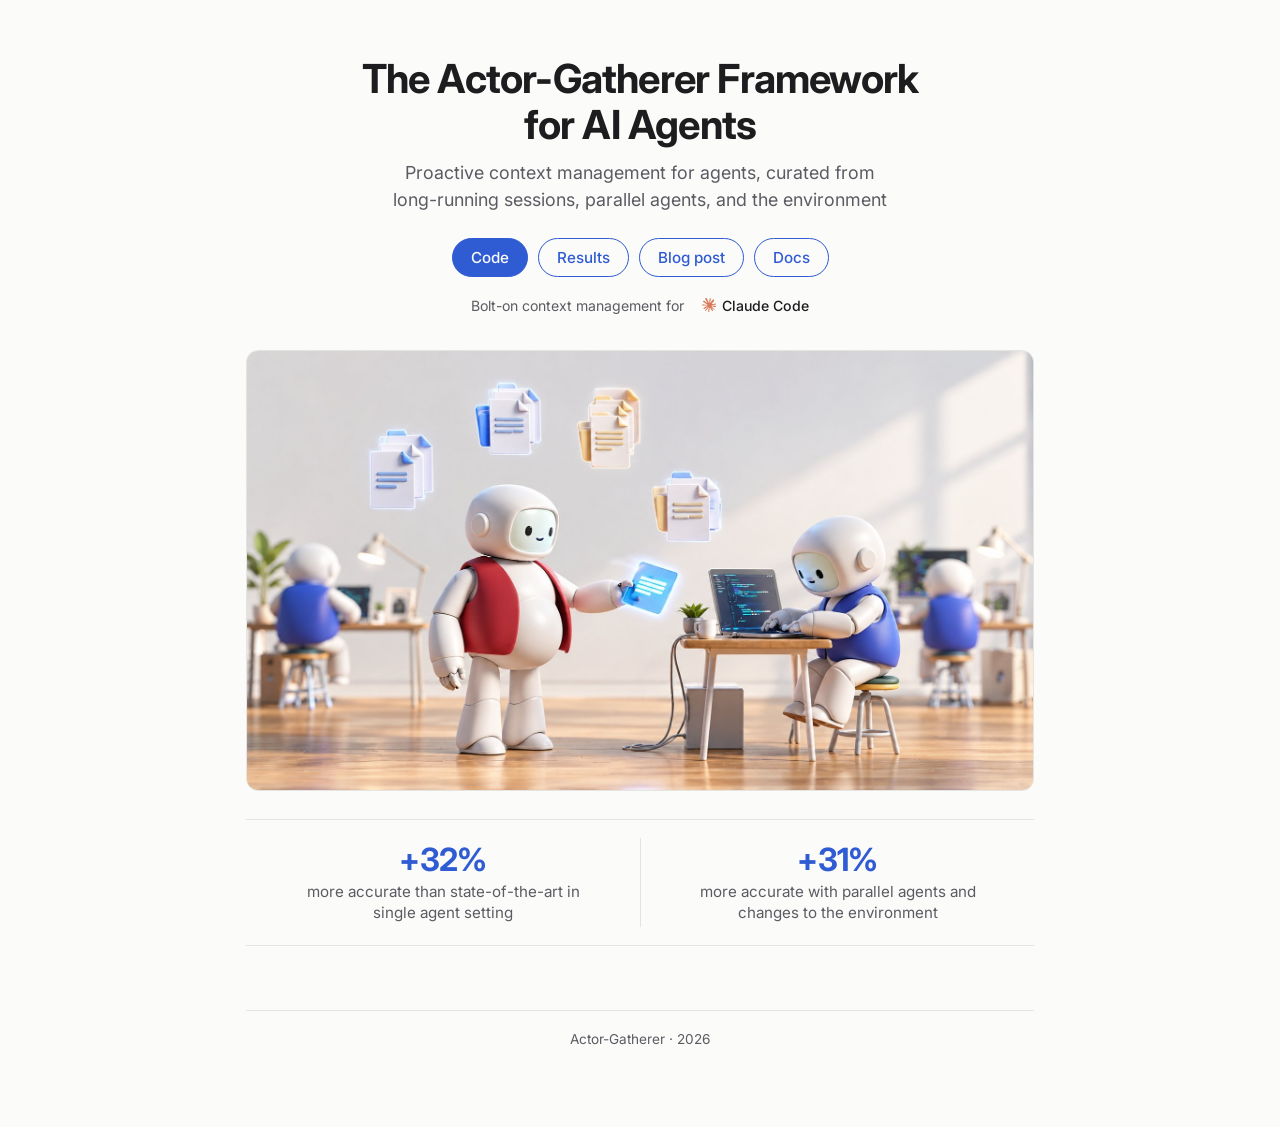
==== commit 2bb91f2e: "Home page: the harness names rotate, one at a time Co-Authored-By: Claude Opus 5.5 <noreply@anthropi" ====
--- a/index.html
+++ b/index.html
@@ -7,7 +7,7 @@
 <meta name="description" content="The Actor-Gatherer framework: proactive, external context management for AI agents.">
 <link rel="preconnect" href="https://fonts.googleapis.com">
 <link rel="stylesheet" href="https://fonts.googleapis.com/css2?family=Inter:wght@400;500;600;700&family=Source+Serif+4:opsz,wght@8..60,400;8..60,600&display=swap">
-<link rel="stylesheet" href="style.css?v=19">
+<link rel="stylesheet" href="style.css?v=20">
 </head>
 <body>
 <main>
@@ -21,12 +21,27 @@
       <a class="btn secondary" href="docs.html">Docs</a>
     </div>
     <div class="harnesses"><span class="use">Bolt-on context management for</span>
-      <span class="harness"><svg width="14" height="14" viewBox="0 0 24 24" aria-hidden="true"><path fill="#D97757" d="m4.7144 15.9555 4.7174-2.6471.079-.2307-.079-.1275h-.2307l-.7893-.0486-2.6956-.0729-2.3375-.0971-2.2646-.1214-.5707-.1215-.5343-.7042.0546-.3522.4797-.3218.686.0608 1.5179.1032 2.2767.1578 1.6514.0972 2.4468.255h.3886l.0546-.1579-.1336-.0971-.1032-.0972L6.973 9.8356l-2.55-1.6879-1.3356-.9714-.7225-.4918-.3643-.4614-.1578-1.0078.6557-.7225.8803.0607.2246.0607.8925.686 1.9064 1.4754 2.4893 1.8336.3643.3035.1457-.1032.0182-.0728-.164-.2733-1.3539-2.4467-1.445-2.4893-.6435-1.032-.17-.6194c-.0607-.255-.1032-.4674-.1032-.7285L6.287.1335 6.6997 0l.9957.1336.419.3642.6192 1.4147 1.0018 2.2282 1.5543 3.0296.4553.8985.2429.8318.091.255h.1579v-.1457l.1275-1.706.2368-2.0947.2307-2.6957.0789-.7589.3764-.9107.7468-.4918.5828.2793.4797.686-.0668.4433-.2853 1.8517-.5586 2.9021-.3643 1.9429h.2125l.2429-.2429.9835-1.3053 1.6514-2.0643.7286-.8196.85-.9046.5464-.4311h1.0321l.759 1.1293-.34 1.1657-1.0625 1.3478-.8804 1.1414-1.2628 1.7-.7893 1.36.0729.1093.1882-.0183 2.8535-.607 1.5421-.2794 1.8396-.3157.8318.3886.091.3946-.3278.8075-1.967.4857-2.3072.4614-3.4364.8136-.0425.0304.0486.0607 1.5482.1457.6618.0364h1.621l3.0175.2247.7892.522.4736.6376-.079.4857-1.2142.6193-1.6393-.3886-3.825-.9107-1.3113-.3279h-.1822v.1093l1.0929 1.0686 2.0035 1.8092 2.5075 2.3314.1275.5768-.3218.4554-.34-.0486-2.2039-1.6575-.85-.7468-1.9246-1.621h-.1275v.17l.4432.6496 2.3436 3.5214.1214 1.0807-.17.3521-.6071.2125-.6679-.1214-1.3721-1.9246L14.38 17.959l-1.1414-1.9428-.1397.079-.674 7.2552-.3156.3703-.7286.2793-.6071-.4614-.3218-.7468.3218-1.4753.3886-1.9246.3157-1.53.2853-1.9004.17-.6314-.0121-.0425-.1397.0182-1.4328 1.9672-2.1796 2.9446-1.7243 1.8456-.4128.164-.7164-.3704.0667-.6618.4008-.5889 2.386-3.0357 1.4389-1.882.929-1.0868-.0062-.1579h-.0546l-6.3385 4.1164-1.1293.1457-.4857-.4554.0608-.7467.2307-.2429 1.9064-1.3114Z"/></svg><span>Claude Code</span></span>
-      <span class="harness"><svg width="14" height="14" viewBox="0 0 24 24" aria-hidden="true"><path fill="currentColor" d="M22.2819 9.8211a5.9847 5.9847 0 0 0-.5157-4.9108 6.0462 6.0462 0 0 0-6.5098-2.9A6.0651 6.0651 0 0 0 4.9807 4.1818a5.9847 5.9847 0 0 0-3.9977 2.9 6.0462 6.0462 0 0 0 .7427 7.0966 5.98 5.98 0 0 0 .511 4.9107 6.051 6.051 0 0 0 6.5146 2.9001A5.9847 5.9847 0 0 0 13.2599 24a6.0557 6.0557 0 0 0 5.7718-4.2058 5.9894 5.9894 0 0 0 3.9977-2.9001 6.0557 6.0557 0 0 0-.7475-7.0729zm-9.022 12.6081a4.4755 4.4755 0 0 1-2.8764-1.0408l.1419-.0804 4.7783-2.7582a.7948.7948 0 0 0 .3927-.6813v-6.7369l2.02 1.1686a.071.071 0 0 1 .038.052v5.5826a4.504 4.504 0 0 1-4.4945 4.4944zm-9.6607-4.1254a4.4708 4.4708 0 0 1-.5346-3.0137l.142.0852 4.783 2.7582a.7712.7712 0 0 0 .7806 0l5.8428-3.3685v2.3324a.0804.0804 0 0 1-.0332.0615L9.74 19.9502a4.4992 4.4992 0 0 1-6.1408-1.6464zM2.3408 7.8956a4.485 4.485 0 0 1 2.3655-1.9728V11.6a.7664.7664 0 0 0 .3879.6765l5.8144 3.3543-2.0201 1.1685a.0757.0757 0 0 1-.071 0l-4.8303-2.7865A4.504 4.504 0 0 1 2.3408 7.872zm16.5963 3.8558L13.1038 8.364 15.1192 7.2a.0757.0757 0 0 1 .071 0l4.8303 2.7913a4.4944 4.4944 0 0 1-.6765 8.1042v-5.6772a.79.79 0 0 0-.407-.667zm2.0107-3.0231l-.142-.0852-4.7735-2.7818a.7759.7759 0 0 0-.7854 0L9.409 9.2297V6.8974a.0662.0662 0 0 1 .0284-.0615l4.8303-2.7866a4.4992 4.4992 0 0 1 6.6802 4.66zM8.3065 12.863l-2.02-1.1638a.0804.0804 0 0 1-.038-.0567V6.0742a4.4992 4.4992 0 0 1 7.3757-3.4537l-.142.0805L8.704 5.459a.7948.7948 0 0 0-.3927.6813zm1.0976-2.3654l2.602-1.4998 2.6069 1.4998v2.9994l-2.5974 1.4997-2.6067-1.4997Z"/></svg><span>Codex</span></span>
-      <span class="harness"><svg width="14" height="14" viewBox="0 0 560 560" aria-hidden="true"><g fill="currentColor"><path d="M420 280H280V140H0V0H420V280Z"/><path d="M560 560H420V280H560V560Z"/><path d="M140 560H0V140H140V280H280V420H140V560Z"/></g></svg><span>Pi</span></span>
-      <span class="harness"><svg width="14" height="14" viewBox="0 0 512 512" aria-hidden="true"><rect width="512" height="512" rx="96" fill="#131010"/><path d="M320 224V352H192V224H320Z" fill="#5A5858"/><path fill-rule="evenodd" clip-rule="evenodd" d="M384 416H128V96H384V416ZM320 160H192V352H320V160Z" fill="#fff"/></svg><span>OpenCode</span></span>
+      <span class="rotator" id="rotator">
+        <span class="harness"><svg width="14" height="14" viewBox="0 0 24 24" aria-hidden="true"><path fill="#D97757" d="m4.7144 15.9555 4.7174-2.6471.079-.2307-.079-.1275h-.2307l-.7893-.0486-2.6956-.0729-2.3375-.0971-2.2646-.1214-.5707-.1215-.5343-.7042.0546-.3522.4797-.3218.686.0608 1.5179.1032 2.2767.1578 1.6514.0972 2.4468.255h.3886l.0546-.1579-.1336-.0971-.1032-.0972L6.973 9.8356l-2.55-1.6879-1.3356-.9714-.7225-.4918-.3643-.4614-.1578-1.0078.6557-.7225.8803.0607.2246.0607.8925.686 1.9064 1.4754 2.4893 1.8336.3643.3035.1457-.1032.0182-.0728-.164-.2733-1.3539-2.4467-1.445-2.4893-.6435-1.032-.17-.6194c-.0607-.255-.1032-.4674-.1032-.7285L6.287.1335 6.6997 0l.9957.1336.419.3642.6192 1.4147 1.0018 2.2282 1.5543 3.0296.4553.8985.2429.8318.091.255h.1579v-.1457l.1275-1.706.2368-2.0947.2307-2.6957.0789-.7589.3764-.9107.7468-.4918.5828.2793.4797.686-.0668.4433-.2853 1.8517-.5586 2.9021-.3643 1.9429h.2125l.2429-.2429.9835-1.3053 1.6514-2.0643.7286-.8196.85-.9046.5464-.4311h1.0321l.759 1.1293-.34 1.1657-1.0625 1.3478-.8804 1.1414-1.2628 1.7-.7893 1.36.0729.1093.1882-.0183 2.8535-.607 1.5421-.2794 1.8396-.3157.8318.3886.091.3946-.3278.8075-1.967.4857-2.3072.4614-3.4364.8136-.0425.0304.0486.0607 1.5482.1457.6618.0364h1.621l3.0175.2247.7892.522.4736.6376-.079.4857-1.2142.6193-1.6393-.3886-3.825-.9107-1.3113-.3279h-.1822v.1093l1.0929 1.0686 2.0035 1.8092 2.5075 2.3314.1275.5768-.3218.4554-.34-.0486-2.2039-1.6575-.85-.7468-1.9246-1.621h-.1275v.17l.4432.6496 2.3436 3.5214.1214 1.0807-.17.3521-.6071.2125-.6679-.1214-1.3721-1.9246L14.38 17.959l-1.1414-1.9428-.1397.079-.674 7.2552-.3156.3703-.7286.2793-.6071-.4614-.3218-.7468.3218-1.4753.3886-1.9246.3157-1.53.2853-1.9004.17-.6314-.0121-.0425-.1397.0182-1.4328 1.9672-2.1796 2.9446-1.7243 1.8456-.4128.164-.7164-.3704.0667-.6618.4008-.5889 2.386-3.0357 1.4389-1.882.929-1.0868-.0062-.1579h-.0546l-6.3385 4.1164-1.1293.1457-.4857-.4554.0608-.7467.2307-.2429 1.9064-1.3114Z"/></svg><span>Claude Code</span></span>
+        <span class="harness"><svg width="14" height="14" viewBox="0 0 24 24" aria-hidden="true"><path fill="currentColor" d="M22.2819 9.8211a5.9847 5.9847 0 0 0-.5157-4.9108 6.0462 6.0462 0 0 0-6.5098-2.9A6.0651 6.0651 0 0 0 4.9807 4.1818a5.9847 5.9847 0 0 0-3.9977 2.9 6.0462 6.0462 0 0 0 .7427 7.0966 5.98 5.98 0 0 0 .511 4.9107 6.051 6.051 0 0 0 6.5146 2.9001A5.9847 5.9847 0 0 0 13.2599 24a6.0557 6.0557 0 0 0 5.7718-4.2058 5.9894 5.9894 0 0 0 3.9977-2.9001 6.0557 6.0557 0 0 0-.7475-7.0729zm-9.022 12.6081a4.4755 4.4755 0 0 1-2.8764-1.0408l.1419-.0804 4.7783-2.7582a.7948.7948 0 0 0 .3927-.6813v-6.7369l2.02 1.1686a.071.071 0 0 1 .038.052v5.5826a4.504 4.504 0 0 1-4.4945 4.4944zm-9.6607-4.1254a4.4708 4.4708 0 0 1-.5346-3.0137l.142.0852 4.783 2.7582a.7712.7712 0 0 0 .7806 0l5.8428-3.3685v2.3324a.0804.0804 0 0 1-.0332.0615L9.74 19.9502a4.4992 4.4992 0 0 1-6.1408-1.6464zM2.3408 7.8956a4.485 4.485 0 0 1 2.3655-1.9728V11.6a.7664.7664 0 0 0 .3879.6765l5.8144 3.3543-2.0201 1.1685a.0757.0757 0 0 1-.071 0l-4.8303-2.7865A4.504 4.504 0 0 1 2.3408 7.872zm16.5963 3.8558L13.1038 8.364 15.1192 7.2a.0757.0757 0 0 1 .071 0l4.8303 2.7913a4.4944 4.4944 0 0 1-.6765 8.1042v-5.6772a.79.79 0 0 0-.407-.667zm2.0107-3.0231l-.142-.0852-4.7735-2.7818a.7759.7759 0 0 0-.7854 0L9.409 9.2297V6.8974a.0662.0662 0 0 1 .0284-.0615l4.8303-2.7866a4.4992 4.4992 0 0 1 6.6802 4.66zM8.3065 12.863l-2.02-1.1638a.0804.0804 0 0 1-.038-.0567V6.0742a4.4992 4.4992 0 0 1 7.3757-3.4537l-.142.0805L8.704 5.459a.7948.7948 0 0 0-.3927.6813zm1.0976-2.3654l2.602-1.4998 2.6069 1.4998v2.9994l-2.5974 1.4997-2.6067-1.4997Z"/></svg><span>Codex</span></span>
+        <span class="harness"><svg width="14" height="14" viewBox="0 0 560 560" aria-hidden="true"><g fill="currentColor"><path d="M420 280H280V140H0V0H420V280Z"/><path d="M560 560H420V280H560V560Z"/><path d="M140 560H0V140H140V280H280V420H140V560Z"/></g></svg><span>Pi</span></span>
+        <span class="harness"><svg width="14" height="14" viewBox="0 0 512 512" aria-hidden="true"><rect width="512" height="512" rx="96" fill="#131010"/><path d="M320 224V352H192V224H320Z" fill="#5A5858"/><path fill-rule="evenodd" clip-rule="evenodd" d="M384 416H128V96H384V416ZM320 160H192V352H320V160Z" fill="#fff"/></svg><span>OpenCode</span></span>
+      </span>
     </div>
   </header>
+  <script>
+  (function () {
+    // One harness at a time, in turn; all of them at once without motion (or without JS).
+    if (window.matchMedia('(prefers-reduced-motion: reduce)').matches) return;
+    var box = document.getElementById('rotator'), items = box.children, i = 0;
+    box.classList.add('rotating'); items[0].classList.add('on');
+    setInterval(function () {
+      items[i].classList.remove('on'); items[i].classList.add('off');
+      var was = items[i]; setTimeout(function () { was.classList.remove('off'); }, 500);
+      i = (i + 1) % items.length; items[i].classList.add('on');
+    }, 2200);
+  })();
+  </script>
 
   <img class="hero" src="figures/hero.jpg" width="1678" height="937" alt="Illustration: a robot Gatherer hands a glowing document to a robot Actor working at a laptop, with floating files above them and other Actors at desks in the background.">
 
--- a/style.css
+++ b/style.css
@@ -165,3 +165,11 @@
 .blog-side .side-group { margin: 6px 0 2px; }
 /* index.html: the hero image */
 .hero { display: block; width: 100%; height: auto; border-radius: 12px; margin: 8px 0 28px; border: 1px solid var(--line); }
+/* index.html: the harness names, one at a time */
+.rotator { display: inline-flex; flex-wrap: wrap; justify-content: center; gap: 6px 18px; }
+.rotator.rotating { display: inline-grid; gap: 0; overflow: hidden; vertical-align: bottom; }
+.rotator.rotating .harness { grid-area: 1 / 1; justify-content: center; opacity: 0; transform: translateY(100%);
+  transition: opacity 0.45s ease, transform 0.45s ease; }
+.rotator.rotating .harness.on { opacity: 1; transform: none; }
+.rotator.rotating .harness.off { opacity: 0; transform: translateY(-100%); }
+@media (max-width: 560px) { .rotator.rotating { justify-self: center; } }
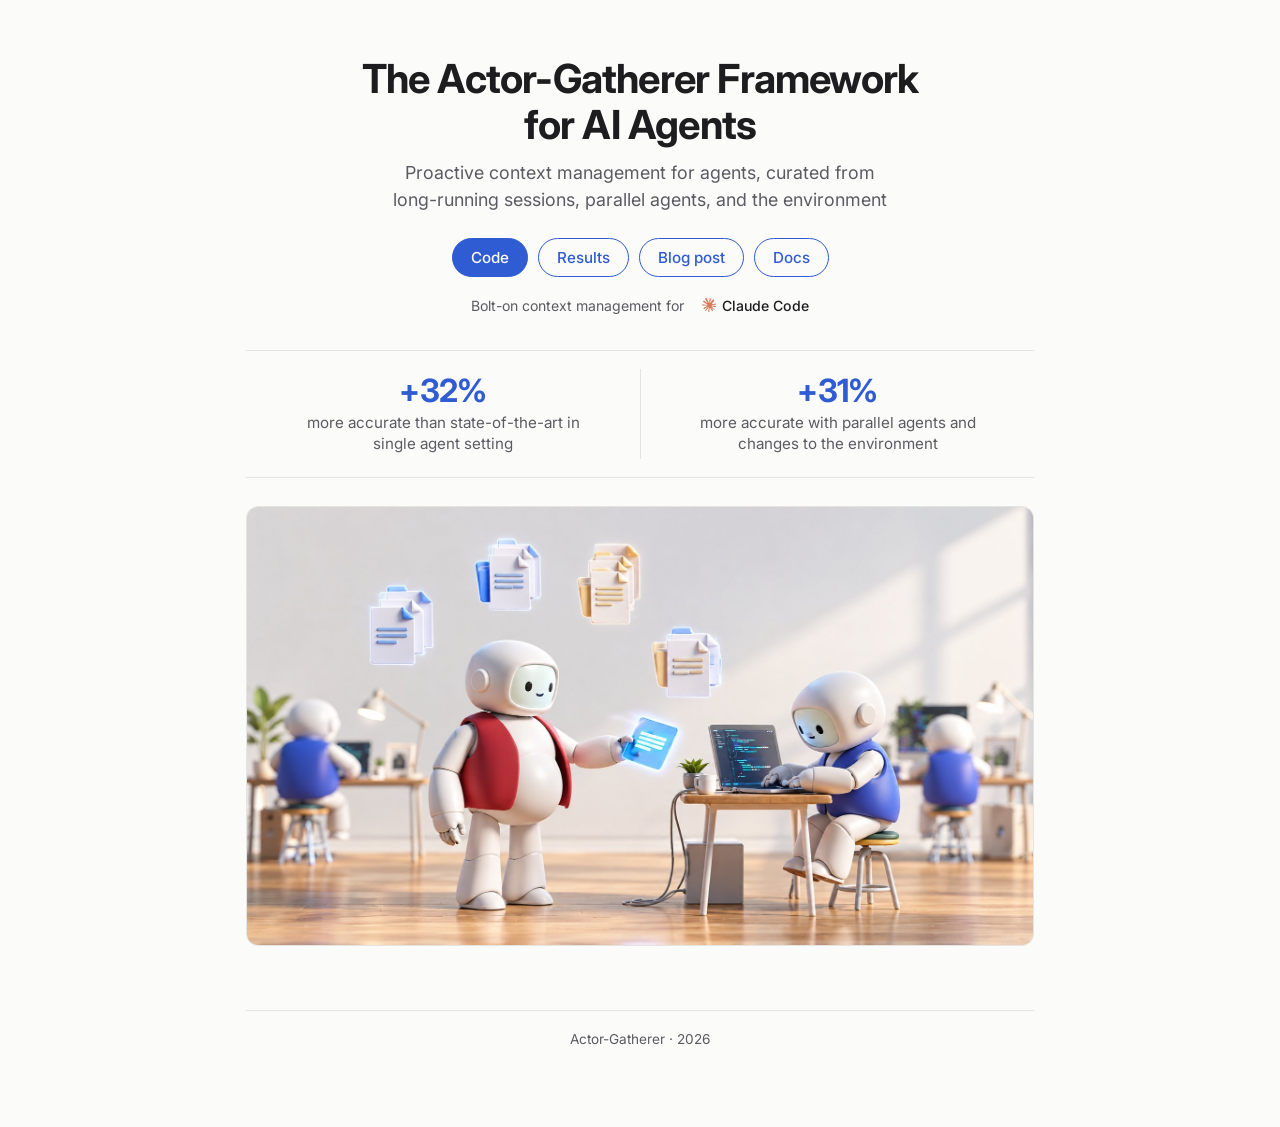
==== commit bf9b36c7: "Home page: the hero image below the numbers Co-Authored-By: Claude Opus 5.5 <noreply@anthropic.com>" ====
--- a/index.html
+++ b/index.html
@@ -43,13 +43,14 @@
   })();
   </script>
 
-  <img class="hero" src="figures/hero.jpg" width="1678" height="937" alt="Illustration: a robot Gatherer hands a glowing document to a robot Actor working at a laptop, with floating files above them and other Actors at desks in the background.">
 
   <div class="stats">
     <a class="stat" href="blog.html#comparison"><span class="num">+32%</span><span class="lbl">more accurate than state-of-the-art in single agent setting</span></a>
     <a class="stat" href="blog.html#comparison"><span class="num">+31%</span><span class="lbl">more accurate with parallel agents and changes to the environment</span></a>
   </div>
 
+  <img class="hero" src="figures/hero.jpg" width="1678" height="937" alt="Illustration: a robot Gatherer hands a glowing document to a robot Actor working at a laptop, with floating files above them and other Actors at desks in the background.">
+
   <footer>Actor-Gatherer · 2026</footer>
 </main>
 </body>
--- a/style.css
+++ b/style.css
@@ -173,3 +173,4 @@
 .rotator.rotating .harness.on { opacity: 1; transform: none; }
 .rotator.rotating .harness.off { opacity: 0; transform: translateY(-100%); }
 @media (max-width: 560px) { .rotator.rotating { justify-self: center; } }
+.stats + .hero { margin-top: 28px; }
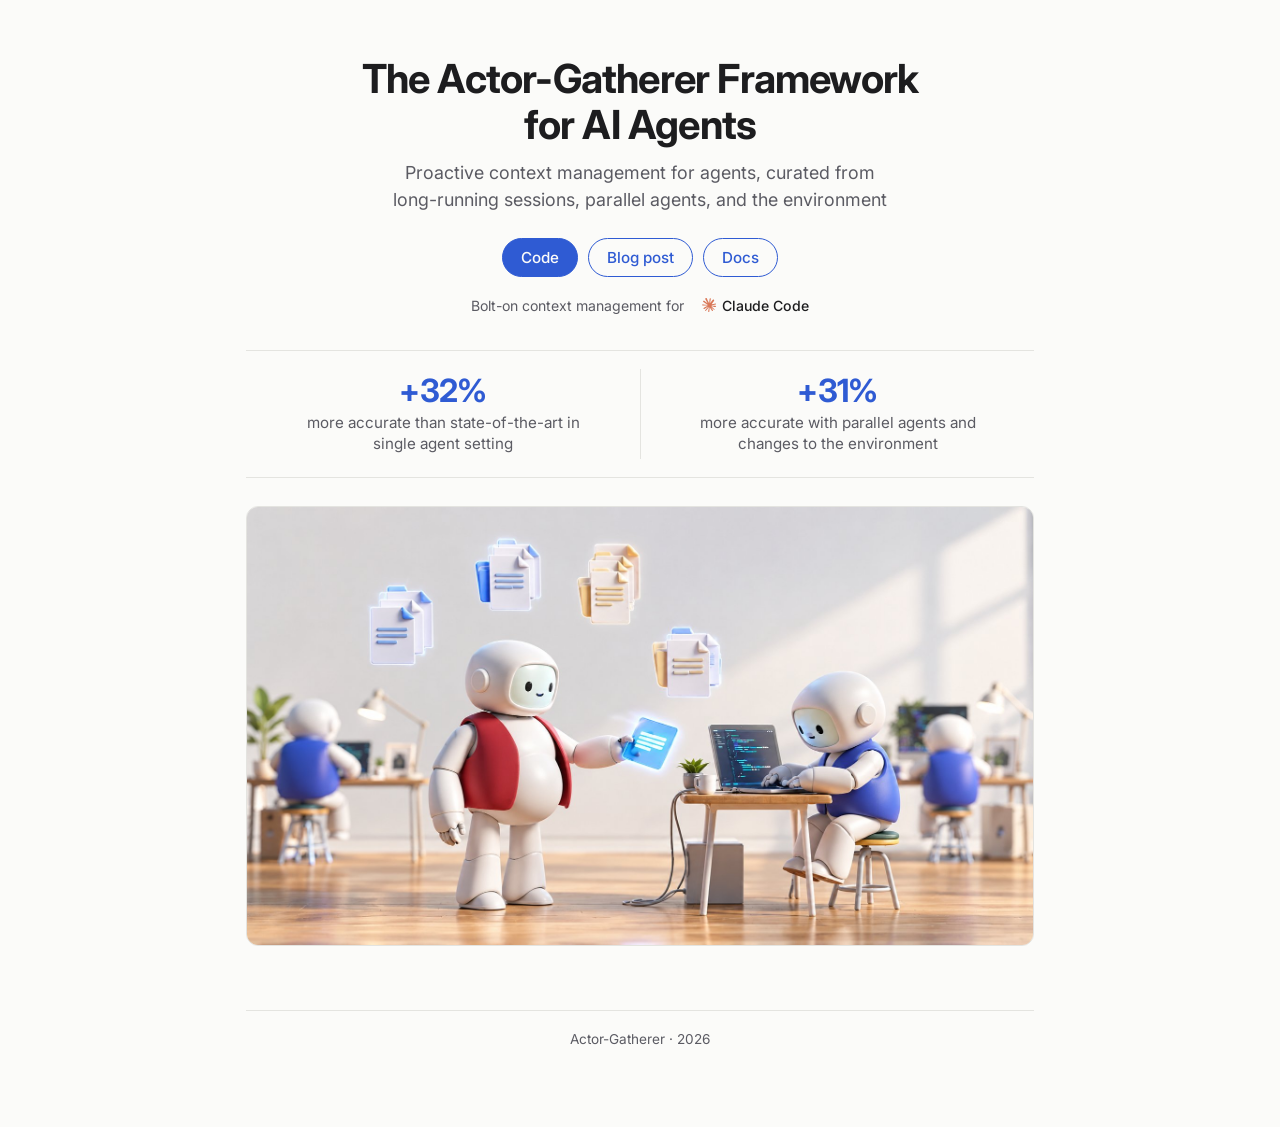
==== commit c086498f: "Home page: drop the Results button Co-Authored-By: Claude Opus 5.5 <noreply@anthropic.com>" ====
--- a/index.html
+++ b/index.html
@@ -16,7 +16,6 @@
     <p class="subtitle">Proactive context management for agents, curated from long-running sessions, parallel agents, and the environment</p>
     <div class="buttons">
       <a class="btn" href="https://github.com/szeighami/actor-gatherer">Code</a>
-      <a class="btn secondary" href="blog.html#comparison">Results</a>
       <a class="btn secondary" href="blog.html">Blog post</a>
       <a class="btn secondary" href="docs.html">Docs</a>
     </div>
